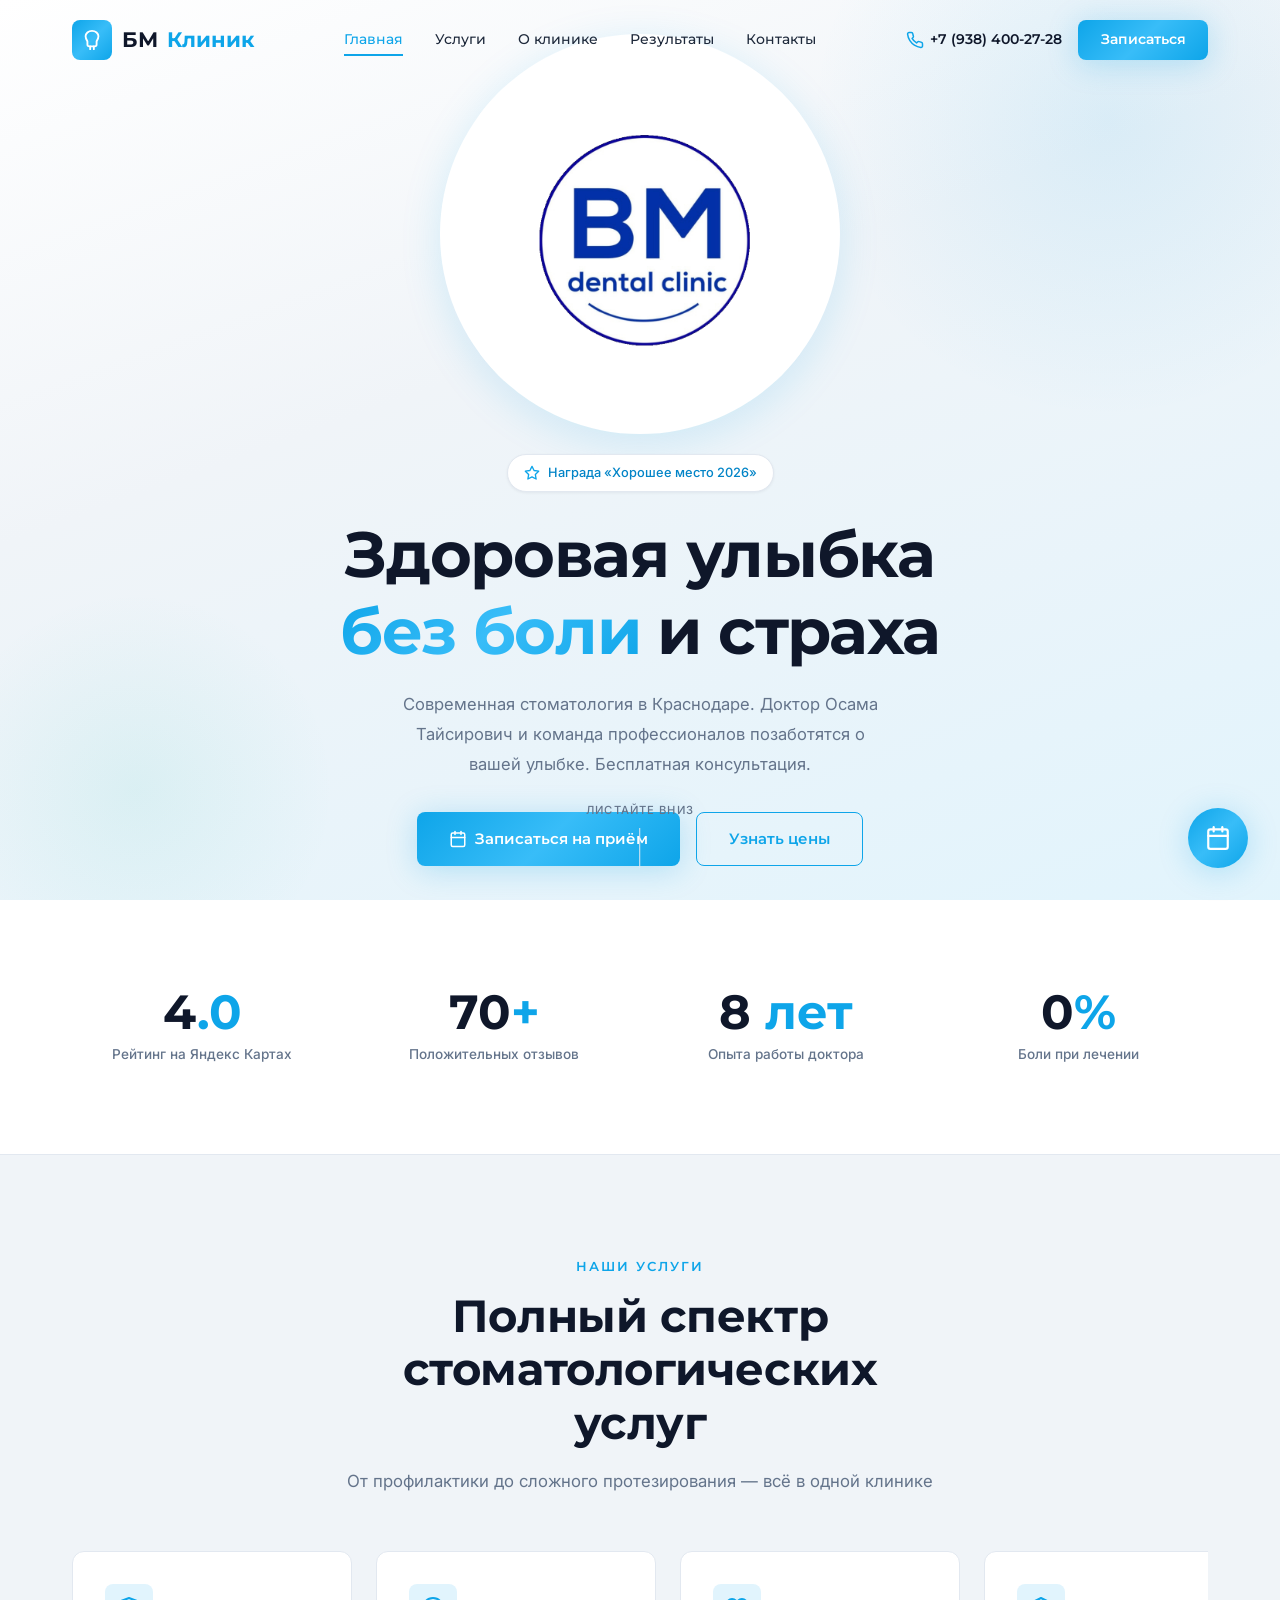
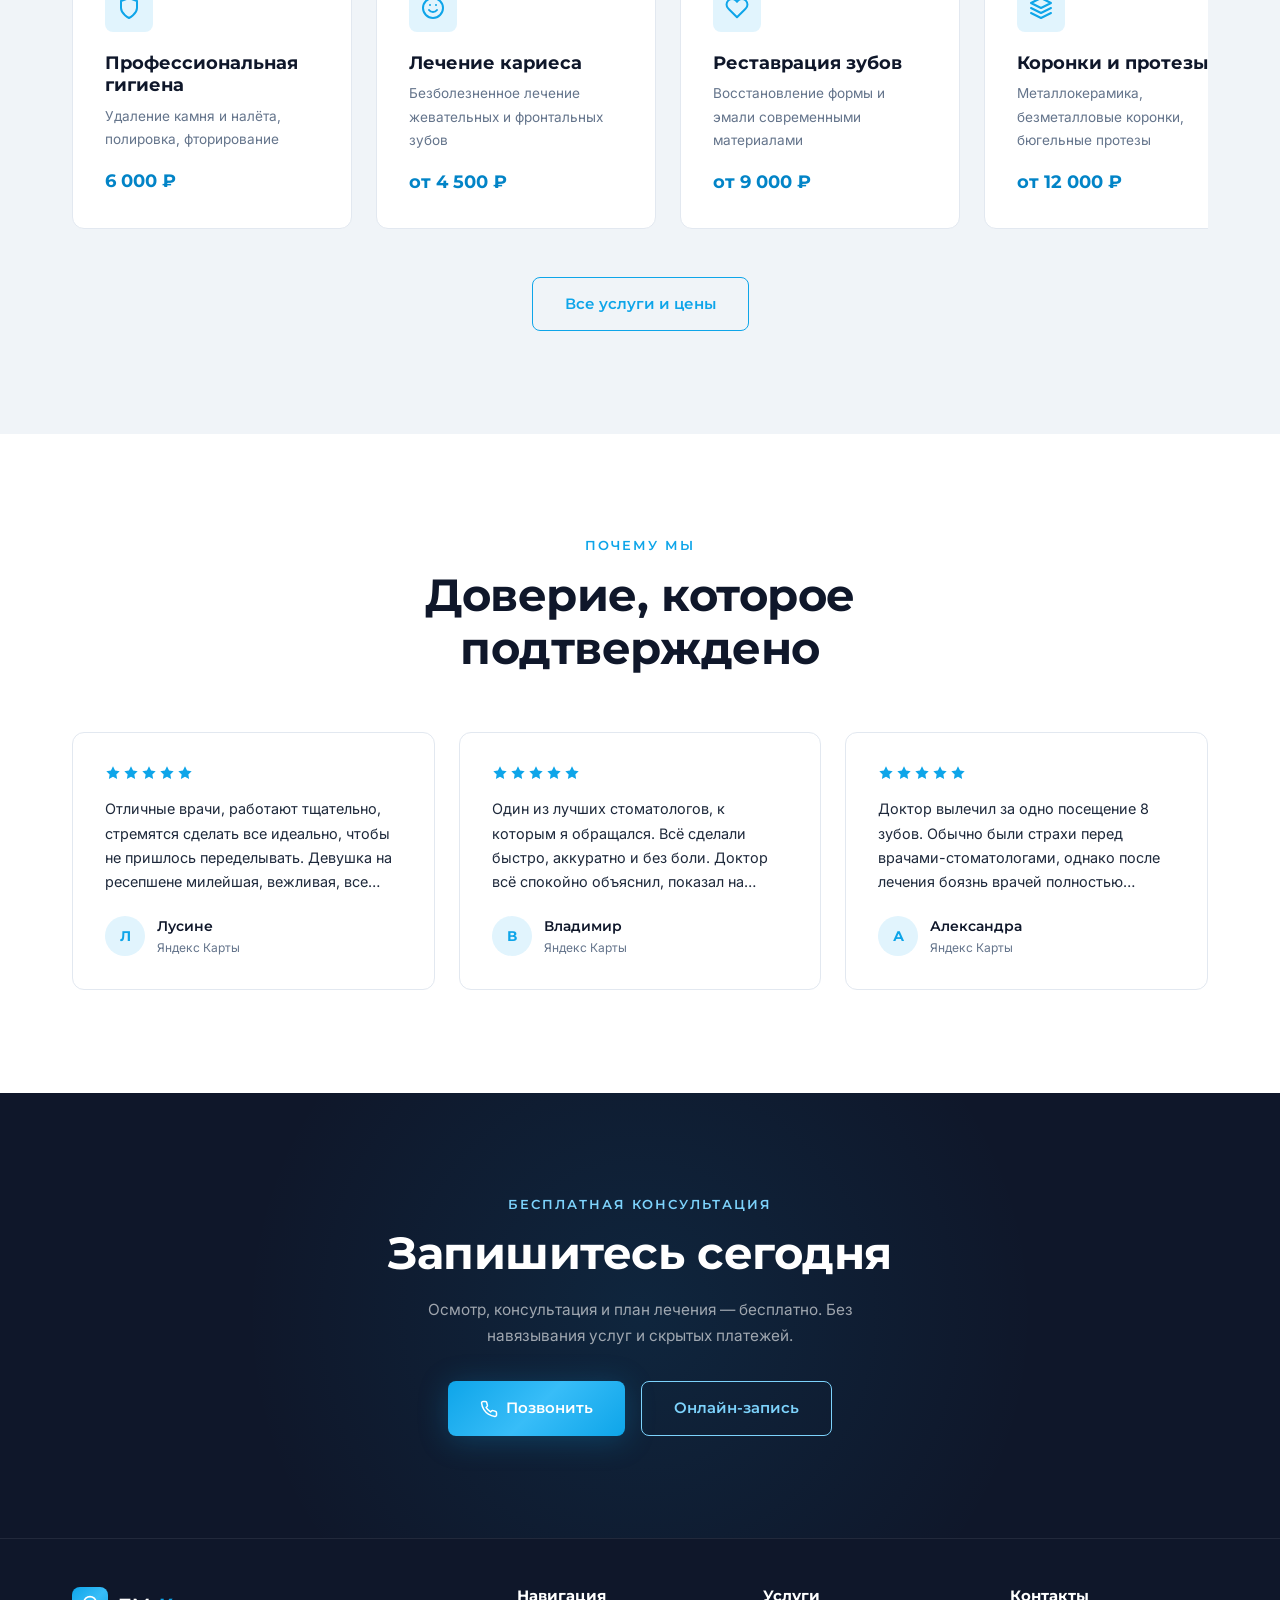
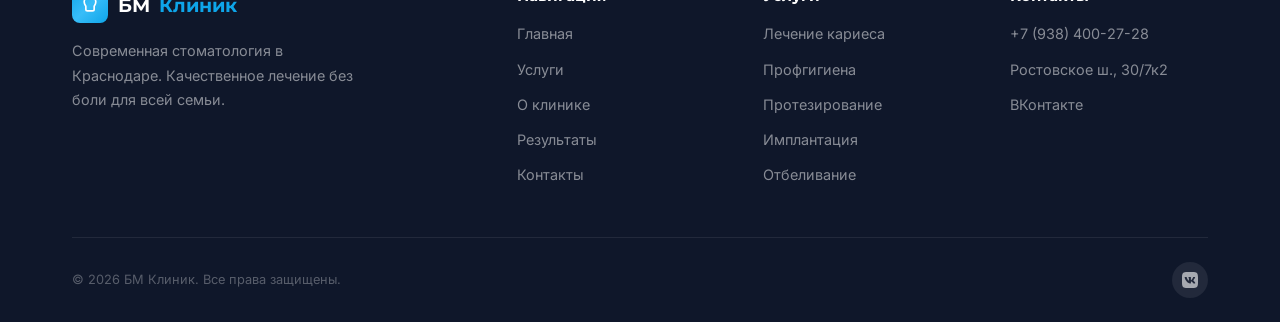
==== index.html @ 668c1795 "БМ Клиник — сайт стоматологии" ====
<!DOCTYPE html>
<html lang="ru">
<head>
  <meta charset="UTF-8">
  <meta name="viewport" content="width=device-width, initial-scale=1.0">
  <meta name="description" content="БМ Клиник — стоматология в Краснодаре. Лечение зубов без боли. Рейтинг 5.0. Запишитесь на бесплатную консультацию.">
  <title>БМ Клиник — Стоматология в Краснодаре</title>
  <link rel="preconnect" href="https://fonts.googleapis.com">
  <link rel="preconnect" href="https://fonts.gstatic.com" crossorigin>
  <link href="https://fonts.googleapis.com/css2?family=Inter:wght@400;500;600&family=Montserrat:wght@500;600;700;800&display=swap" rel="stylesheet">
  <link rel="stylesheet" href="css/style.css">
</head>
<body>

  <!-- Header -->
  <header class="header">
    <div class="container header-inner">
      <a href="index.html" class="logo">
        <div class="logo-icon">
          <svg viewBox="0 0 24 24" fill="none" stroke="currentColor" stroke-width="2" stroke-linecap="round" stroke-linejoin="round">
            <path d="M12 2C8 2 5 5 5 8c0 2 1 4 2 5.5V17a2 2 0 002 2h6a2 2 0 002-2v-3.5C18 12 19 10 19 8c0-3-3-6-7-6z"/>
            <path d="M10 22v-3"/>
            <path d="M14 22v-3"/>
          </svg>
        </div>
        БМ <span>Клиник</span>
      </a>

      <nav class="nav-desktop">
        <a href="index.html" class="active">Главная</a>
        <a href="services.html">Услуги</a>
        <a href="about.html">О клинике</a>
        <a href="results.html">Результаты</a>
        <a href="contact.html">Контакты</a>
      </nav>

      <div class="header-cta">
        <a href="tel:+79384002728" class="header-phone">
          <svg viewBox="0 0 24 24" fill="none" stroke="currentColor" stroke-width="2" stroke-linecap="round" stroke-linejoin="round">
            <path d="M22 16.92v3a2 2 0 01-2.18 2 19.79 19.79 0 01-8.63-3.07 19.5 19.5 0 01-6-6 19.79 19.79 0 01-3.07-8.67A2 2 0 014.11 2h3a2 2 0 012 1.72 12.84 12.84 0 00.7 2.81 2 2 0 01-.45 2.11L8.09 9.91a16 16 0 006 6l1.27-1.27a2 2 0 012.11-.45 12.84 12.84 0 002.81.7A2 2 0 0122 16.92z"/>
          </svg>
          +7 (938) 400-27-28
        </a>
        <a href="contact.html" class="btn btn-primary btn-sm">Записаться</a>
      </div>

      <button class="menu-toggle" aria-label="Меню">
        <span></span>
        <span></span>
        <span></span>
      </button>
    </div>
  </header>

  <!-- Mobile Menu -->
  <div class="mobile-menu">
    <a href="index.html">Главная</a>
    <a href="services.html">Услуги</a>
    <a href="about.html">О клинике</a>
    <a href="results.html">Результаты</a>
    <a href="contact.html">Контакты</a>
    <a href="tel:+79384002728" style="color: var(--accent);">+7 (938) 400-27-28</a>
  </div>

  <!-- Hero -->
  <section class="hero">
    <div class="container">
      <div class="hero-centered">
        <div class="hero-logo-wrap reveal">
          <img src="images/logo.png" alt="БМ Клиник" class="hero-logo-img">
        </div>
        <div class="hero-content" style="text-align: center; max-width: 700px; margin: 0 auto;">
          <div class="hero-badge" style="margin: 0 auto 1.5rem;">
            <svg viewBox="0 0 24 24" fill="none" stroke="currentColor" stroke-width="2" stroke-linecap="round" stroke-linejoin="round">
              <polygon points="12 2 15.09 8.26 22 9.27 17 14.14 18.18 21.02 12 17.77 5.82 21.02 7 14.14 2 9.27 8.91 8.26 12 2"/>
            </svg>
            Награда «Хорошее место 2026»
          </div>
          <h1>Здоровая улыбка <span class="highlight">без боли</span> и страха</h1>
          <p class="hero-desc" style="margin: 0 auto 2rem;">Современная стоматология в Краснодаре. Доктор Осама Тайсирович и команда профессионалов позаботятся о вашей улыбке. Бесплатная консультация.</p>
          <div class="hero-actions" style="justify-content: center;">
            <a href="contact.html" class="btn btn-primary">
              <svg viewBox="0 0 24 24" fill="none" stroke="currentColor" stroke-width="2" stroke-linecap="round" stroke-linejoin="round" width="18" height="18">
                <rect x="3" y="4" width="18" height="18" rx="2" ry="2"></rect>
                <line x1="16" y1="2" x2="16" y2="6"></line>
                <line x1="8" y1="2" x2="8" y2="6"></line>
                <line x1="3" y1="10" x2="21" y2="10"></line>
              </svg>
              Записаться на приём
            </a>
            <a href="services.html" class="btn btn-outline">Узнать цены</a>
          </div>
        </div>
      </div>
    </div>
    <div class="scroll-indicator">
      <span>Листайте вниз</span>
      <div class="scroll-line"></div>
    </div>
  </section>

  <!-- Stats -->
  <section class="stats">
    <div class="container">
      <div class="stats-grid">
        <div class="stat-item reveal">
          <div class="stat-number"><span data-count="5" data-suffix=".0">0</span></div>
          <div class="stat-label">Рейтинг на Яндекс Картах</div>
        </div>
        <div class="stat-item reveal reveal-delay-1">
          <div class="stat-number"><span data-count="81" data-suffix="+">0</span></div>
          <div class="stat-label">Положительных отзывов</div>
        </div>
        <div class="stat-item reveal reveal-delay-2">
          <div class="stat-number"><span data-count="10" data-suffix=" лет">0</span></div>
          <div class="stat-label">Опыта работы доктора</div>
        </div>
        <div class="stat-item reveal reveal-delay-3">
          <div class="stat-number"><span data-count="0" data-suffix="%">0</span></div>
          <div class="stat-label">Боли при лечении</div>
        </div>
      </div>
    </div>
  </section>

  <!-- Services Preview -->
  <section class="section services-preview">
    <div class="container">
      <div class="section-header reveal">
        <span class="section-subtitle">Наши услуги</span>
        <h2>Полный спектр стоматологических услуг</h2>
        <p>От профилактики до сложного протезирования — всё в одной клинике</p>
      </div>
      <div class="services-scroll">
        <div class="service-card reveal">
          <div class="service-icon">
            <svg viewBox="0 0 24 24" fill="none" stroke="currentColor" stroke-width="2" stroke-linecap="round" stroke-linejoin="round">
              <path d="M12 22s8-4 8-10V5l-8-3-8 3v7c0 6 8 10 8 10z"/>
            </svg>
          </div>
          <h4>Профессиональная гигиена</h4>
          <p>Удаление камня и налёта, полировка, фторирование</p>
          <div class="service-price">6 000 ₽</div>
        </div>
        <div class="service-card reveal reveal-delay-1">
          <div class="service-icon">
            <svg viewBox="0 0 24 24" fill="none" stroke="currentColor" stroke-width="2" stroke-linecap="round" stroke-linejoin="round">
              <circle cx="12" cy="12" r="10"/>
              <path d="M8 14s1.5 2 4 2 4-2 4-2"/>
              <line x1="9" y1="9" x2="9.01" y2="9"/>
              <line x1="15" y1="9" x2="15.01" y2="9"/>
            </svg>
          </div>
          <h4>Лечение кариеса</h4>
          <p>Безболезненное лечение жевательных и фронтальных зубов</p>
          <div class="service-price">от 4 500 ₽</div>
        </div>
        <div class="service-card reveal reveal-delay-2">
          <div class="service-icon">
            <svg viewBox="0 0 24 24" fill="none" stroke="currentColor" stroke-width="2" stroke-linecap="round" stroke-linejoin="round">
              <path d="M20.84 4.61a5.5 5.5 0 00-7.78 0L12 5.67l-1.06-1.06a5.5 5.5 0 00-7.78 7.78l1.06 1.06L12 21.23l7.78-7.78 1.06-1.06a5.5 5.5 0 000-7.78z"/>
            </svg>
          </div>
          <h4>Реставрация зубов</h4>
          <p>Восстановление формы и эмали современными материалами</p>
          <div class="service-price">от 9 000 ₽</div>
        </div>
        <div class="service-card reveal reveal-delay-3">
          <div class="service-icon">
            <svg viewBox="0 0 24 24" fill="none" stroke="currentColor" stroke-width="2" stroke-linecap="round" stroke-linejoin="round">
              <path d="M12 2L2 7l10 5 10-5-10-5z"/>
              <path d="M2 17l10 5 10-5"/>
              <path d="M2 12l10 5 10-5"/>
            </svg>
          </div>
          <h4>Коронки и протезы</h4>
          <p>Металлокерамика, безметалловые коронки, бюгельные протезы</p>
          <div class="service-price">от 12 000 ₽</div>
        </div>
        <div class="service-card reveal reveal-delay-4">
          <div class="service-icon">
            <svg viewBox="0 0 24 24" fill="none" stroke="currentColor" stroke-width="2" stroke-linecap="round" stroke-linejoin="round">
              <path d="M17 21v-2a4 4 0 00-4-4H5a4 4 0 00-4 4v2"/>
              <circle cx="9" cy="7" r="4"/>
              <path d="M23 21v-2a4 4 0 00-3-3.87"/>
              <path d="M16 3.13a4 4 0 010 7.75"/>
            </svg>
          </div>
          <h4>Детская стоматология</h4>
          <p>Детский кабинет, игровая форма лечения, без стресса</p>
          <div class="service-price">от 3 000 ₽</div>
        </div>
      </div>
      <div style="text-align: center; margin-top: 2rem;">
        <a href="services.html" class="btn btn-outline">Все услуги и цены</a>
      </div>
    </div>
  </section>

  <!-- Why Us -->
  <section class="section">
    <div class="container">
      <div class="section-header reveal">
        <span class="section-subtitle">Почему мы</span>
        <h2>Доверие, которое подтверждено</h2>
      </div>
      <div class="reviews-grid">
        <div class="review-card reveal">
          <div class="review-stars">
            <svg viewBox="0 0 24 24"><polygon points="12 2 15.09 8.26 22 9.27 17 14.14 18.18 21.02 12 17.77 5.82 21.02 7 14.14 2 9.27 8.91 8.26 12 2"/></svg>
            <svg viewBox="0 0 24 24"><polygon points="12 2 15.09 8.26 22 9.27 17 14.14 18.18 21.02 12 17.77 5.82 21.02 7 14.14 2 9.27 8.91 8.26 12 2"/></svg>
            <svg viewBox="0 0 24 24"><polygon points="12 2 15.09 8.26 22 9.27 17 14.14 18.18 21.02 12 17.77 5.82 21.02 7 14.14 2 9.27 8.91 8.26 12 2"/></svg>
            <svg viewBox="0 0 24 24"><polygon points="12 2 15.09 8.26 22 9.27 17 14.14 18.18 21.02 12 17.77 5.82 21.02 7 14.14 2 9.27 8.91 8.26 12 2"/></svg>
            <svg viewBox="0 0 24 24"><polygon points="12 2 15.09 8.26 22 9.27 17 14.14 18.18 21.02 12 17.77 5.82 21.02 7 14.14 2 9.27 8.91 8.26 12 2"/></svg>
          </div>
          <p class="review-text">Отличные врачи, работают тщательно, стремятся сделать все идеально, чтобы не пришлось переделывать. Девушка на ресепшене милейшая, вежливая, все объясняет, сразу ощущение, что о тебе заботятся.</p>
          <div class="review-author">
            <div class="review-avatar">Л</div>
            <div>
              <div class="review-name">Лусине</div>
              <div class="review-source">Яндекс Карты</div>
            </div>
          </div>
        </div>
        <div class="review-card reveal reveal-delay-1">
          <div class="review-stars">
            <svg viewBox="0 0 24 24"><polygon points="12 2 15.09 8.26 22 9.27 17 14.14 18.18 21.02 12 17.77 5.82 21.02 7 14.14 2 9.27 8.91 8.26 12 2"/></svg>
            <svg viewBox="0 0 24 24"><polygon points="12 2 15.09 8.26 22 9.27 17 14.14 18.18 21.02 12 17.77 5.82 21.02 7 14.14 2 9.27 8.91 8.26 12 2"/></svg>
            <svg viewBox="0 0 24 24"><polygon points="12 2 15.09 8.26 22 9.27 17 14.14 18.18 21.02 12 17.77 5.82 21.02 7 14.14 2 9.27 8.91 8.26 12 2"/></svg>
            <svg viewBox="0 0 24 24"><polygon points="12 2 15.09 8.26 22 9.27 17 14.14 18.18 21.02 12 17.77 5.82 21.02 7 14.14 2 9.27 8.91 8.26 12 2"/></svg>
            <svg viewBox="0 0 24 24"><polygon points="12 2 15.09 8.26 22 9.27 17 14.14 18.18 21.02 12 17.77 5.82 21.02 7 14.14 2 9.27 8.91 8.26 12 2"/></svg>
          </div>
          <p class="review-text">Один из лучших стоматологов, к которым я обращался. Всё сделали быстро, аккуратно и без боли. Доктор всё спокойно объяснил, показал на снимках план лечения, никаких лишних услуг не навязывал.</p>
          <div class="review-author">
            <div class="review-avatar">В</div>
            <div>
              <div class="review-name">Владимир</div>
              <div class="review-source">Яндекс Карты</div>
            </div>
          </div>
        </div>
        <div class="review-card reveal reveal-delay-2">
          <div class="review-stars">
            <svg viewBox="0 0 24 24"><polygon points="12 2 15.09 8.26 22 9.27 17 14.14 18.18 21.02 12 17.77 5.82 21.02 7 14.14 2 9.27 8.91 8.26 12 2"/></svg>
            <svg viewBox="0 0 24 24"><polygon points="12 2 15.09 8.26 22 9.27 17 14.14 18.18 21.02 12 17.77 5.82 21.02 7 14.14 2 9.27 8.91 8.26 12 2"/></svg>
            <svg viewBox="0 0 24 24"><polygon points="12 2 15.09 8.26 22 9.27 17 14.14 18.18 21.02 12 17.77 5.82 21.02 7 14.14 2 9.27 8.91 8.26 12 2"/></svg>
            <svg viewBox="0 0 24 24"><polygon points="12 2 15.09 8.26 22 9.27 17 14.14 18.18 21.02 12 17.77 5.82 21.02 7 14.14 2 9.27 8.91 8.26 12 2"/></svg>
            <svg viewBox="0 0 24 24"><polygon points="12 2 15.09 8.26 22 9.27 17 14.14 18.18 21.02 12 17.77 5.82 21.02 7 14.14 2 9.27 8.91 8.26 12 2"/></svg>
          </div>
          <p class="review-text">Доктор вылечил за одно посещение 8 зубов. Обычно были страхи перед врачами-стоматологами, однако после лечения боязнь врачей полностью исчезла. Лечение прошло совершенно безболезненно.</p>
          <div class="review-author">
            <div class="review-avatar">А</div>
            <div>
              <div class="review-name">Александра</div>
              <div class="review-source">Яндекс Карты</div>
            </div>
          </div>
        </div>
      </div>
    </div>
  </section>

  <!-- CTA -->
  <section class="section cta-section">
    <div class="container">
      <div class="cta-content reveal">
        <span class="section-subtitle" style="color: var(--accent-light);">Бесплатная консультация</span>
        <h2>Запишитесь сегодня</h2>
        <p>Осмотр, консультация и план лечения — бесплатно. Без навязывания услуг и скрытых платежей.</p>
        <div class="cta-actions">
          <a href="tel:+79384002728" class="btn btn-primary">
            <svg viewBox="0 0 24 24" fill="none" stroke="currentColor" stroke-width="2" stroke-linecap="round" stroke-linejoin="round" width="18" height="18">
              <path d="M22 16.92v3a2 2 0 01-2.18 2 19.79 19.79 0 01-8.63-3.07 19.5 19.5 0 01-6-6 19.79 19.79 0 01-3.07-8.67A2 2 0 014.11 2h3a2 2 0 012 1.72 12.84 12.84 0 00.7 2.81 2 2 0 01-.45 2.11L8.09 9.91a16 16 0 006 6l1.27-1.27a2 2 0 012.11-.45 12.84 12.84 0 002.81.7A2 2 0 0122 16.92z"/>
            </svg>
            Позвонить
          </a>
          <a href="contact.html" class="btn btn-outline" style="border-color: var(--accent-light); color: var(--accent-light);">Онлайн-запись</a>
        </div>
      </div>
    </div>
  </section>

  <!-- Footer -->
  <footer class="footer">
    <div class="container">
      <div class="footer-grid">
        <div class="footer-about">
          <div class="footer-logo">
            <div class="logo-icon">
              <svg viewBox="0 0 24 24" fill="none" stroke="currentColor" stroke-width="2" stroke-linecap="round" stroke-linejoin="round">
                <path d="M12 2C8 2 5 5 5 8c0 2 1 4 2 5.5V17a2 2 0 002 2h6a2 2 0 002-2v-3.5C18 12 19 10 19 8c0-3-3-6-7-6z"/>
              </svg>
            </div>
            БМ <span>Клиник</span>
          </div>
          <p>Современная стоматология в Краснодаре. Качественное лечение без боли для всей семьи.</p>
        </div>
        <div>
          <h4>Навигация</h4>
          <ul class="footer-links">
            <li><a href="index.html">Главная</a></li>
            <li><a href="services.html">Услуги</a></li>
            <li><a href="about.html">О клинике</a></li>
            <li><a href="results.html">Результаты</a></li>
            <li><a href="contact.html">Контакты</a></li>
          </ul>
        </div>
        <div>
          <h4>Услуги</h4>
          <ul class="footer-links">
            <li><a href="services.html">Лечение кариеса</a></li>
            <li><a href="services.html">Профгигиена</a></li>
            <li><a href="services.html">Протезирование</a></li>
            <li><a href="services.html">Имплантация</a></li>
            <li><a href="services.html">Отбеливание</a></li>
          </ul>
        </div>
        <div>
          <h4>Контакты</h4>
          <ul class="footer-links">
            <li><a href="tel:+79384002728">+7 (938) 400-27-28</a></li>
            <li><a href="https://yandex.ru/maps/org/bm_klinik/211016535542" target="_blank" rel="noopener">Ростовское ш., 30/7к2</a></li>
            <li><a href="https://vk.com/bm_clinic" target="_blank" rel="noopener">ВКонтакте</a></li>
          </ul>
        </div>
      </div>
      <div class="footer-bottom">
        <p>&copy; 2026 БМ Клиник. Все права защищены.</p>
        <div class="footer-social">
          <a href="https://vk.com/bm_clinic" target="_blank" rel="noopener" aria-label="ВКонтакте">
            <svg viewBox="0 0 24 24" fill="currentColor">
              <path d="M15.684 0H8.316C1.592 0 0 1.592 0 8.316v7.368C0 22.408 1.592 24 8.316 24h7.368C22.408 24 24 22.408 24 15.684V8.316C24 1.592 22.391 0 15.684 0zm3.692 17.123h-1.744c-.66 0-.864-.525-2.05-1.727-1.033-1-1.49-1.135-1.744-1.135-.356 0-.458.102-.458.593v1.575c0 .424-.135.678-1.253.678-1.846 0-3.896-1.118-5.335-3.202C4.624 10.857 4.03 8.57 4.03 8.096c0-.254.102-.491.593-.491h1.744c.44 0 .61.203.78.678.847 2.49 2.27 4.675 2.863 4.675.22 0 .322-.102.322-.66V9.721c-.068-1.186-.695-1.287-.695-1.71 0-.203.17-.407.44-.407h2.744c.373 0 .508.203.508.643v3.473c0 .372.17.508.271.508.22 0 .407-.136.813-.542 1.253-1.406 2.15-3.574 2.15-3.574.119-.254.322-.491.763-.491h1.744c.525 0 .644.27.525.643-.22 1.017-2.354 4.031-2.354 4.031-.186.305-.254.44 0 .78.186.254.796.779 1.203 1.253.745.847 1.32 1.558 1.473 2.05.17.49-.085.744-.576.744z"/>
            </svg>
          </a>
        </div>
      </div>
    </div>
  </footer>

  <!-- Floating CTA -->
  <a href="contact.html" class="floating-cta" aria-label="Записаться">
    <svg viewBox="0 0 24 24" fill="none" stroke="currentColor" stroke-width="2" stroke-linecap="round" stroke-linejoin="round">
      <rect x="3" y="4" width="18" height="18" rx="2" ry="2"></rect>
      <line x1="16" y1="2" x2="16" y2="6"></line>
      <line x1="8" y1="2" x2="8" y2="6"></line>
      <line x1="3" y1="10" x2="21" y2="10"></line>
    </svg>
  </a>

  <script src="js/main.js"></script>
</body>
</html>
---- css/style.css ----
/* ========================================
   БМ Клиник — Premium Dental Website
   Deep Blue + Teal + Coral Theme
   ======================================== */

/* --- CSS Variables --- */
:root {
  --white: #FFFFFF;
  --off-white: #F8FAFB;
  --cream: #F0F4F8;
  --accent: #0EA5E9;
  --accent-light: #7DD3FC;
  --accent-dark: #0284C7;
  --accent-glow: rgba(14, 165, 233, 0.12);
  --accent-gradient: linear-gradient(135deg, #0EA5E9 0%, #38BDF8 50%, #0EA5E9 100%);
  --accent-gradient-hover: linear-gradient(135deg, #0284C7 0%, #0EA5E9 50%, #0284C7 100%);
  --coral: #F97066;
  --coral-dark: #E85D52;
  --teal: #14B8A6;
  --teal-light: #5EEAD4;
  --dark: #0F172A;
  --dark-soft: #1E293B;
  --dark-muted: #334155;
  --gray: #64748B;
  --gray-light: #F1F5F9;
  --gray-border: #E2E8F0;

  --font-display: 'Montserrat', sans-serif;
  --font-body: 'Inter', sans-serif;

  --shadow-sm: 0 1px 3px rgba(15, 23, 42, 0.06);
  --shadow-md: 0 4px 20px rgba(15, 23, 42, 0.08);
  --shadow-lg: 0 10px 40px rgba(15, 23, 42, 0.12);
  --shadow-accent: 0 4px 30px rgba(14, 165, 233, 0.25);

  --radius-sm: 8px;
  --radius-md: 12px;
  --radius-lg: 20px;
  --radius-xl: 28px;

  --transition: 0.3s cubic-bezier(0.4, 0, 0.2, 1);
  --transition-slow: 0.6s cubic-bezier(0.4, 0, 0.2, 1);

  --container: 1200px;
  --header-height: 80px;
}

/* --- Reset & Base --- */
*, *::before, *::after {
  margin: 0;
  padding: 0;
  box-sizing: border-box;
}

html {
  scroll-behavior: smooth;
  font-size: 16px;
  -webkit-font-smoothing: antialiased;
  -moz-osx-font-smoothing: grayscale;
}

body {
  font-family: var(--font-body);
  color: var(--dark);
  background-color: var(--white);
  line-height: 1.6;
  overflow-x: hidden;
}

img {
  max-width: 100%;
  height: auto;
  display: block;
}

a {
  color: inherit;
  text-decoration: none;
}

button {
  cursor: pointer;
  border: none;
  background: none;
  font-family: inherit;
}

ul, ol {
  list-style: none;
}

/* --- Typography --- */
h1, h2, h3, h4, h5, h6 {
  font-family: var(--font-display);
  font-weight: 700;
  line-height: 1.2;
}

h1 {
  font-size: clamp(2.4rem, 5vw, 4.2rem);
  letter-spacing: -0.02em;
}

h2 {
  font-size: clamp(1.8rem, 3.5vw, 2.8rem);
  letter-spacing: -0.01em;
}

h3 {
  font-size: clamp(1.2rem, 2vw, 1.5rem);
}

h4 {
  font-size: clamp(1rem, 1.5vw, 1.15rem);
}

p {
  font-size: clamp(0.95rem, 1.2vw, 1.05rem);
  color: var(--gray);
  line-height: 1.7;
}

.text-gold {
  color: var(--accent);
}

.text-center {
  text-align: center;
}

.section-subtitle {
  font-family: var(--font-display);
  font-size: 0.8rem;
  font-weight: 600;
  text-transform: uppercase;
  letter-spacing: 0.15em;
  color: var(--accent);
  margin-bottom: 0.75rem;
  display: block;
}

/* --- Container --- */
.container {
  width: 100%;
  max-width: var(--container);
  margin: 0 auto;
  padding: 0 clamp(1rem, 4vw, 2rem);
}

/* --- Buttons --- */
.btn {
  display: inline-flex;
  align-items: center;
  justify-content: center;
  gap: 0.5rem;
  padding: 0.875rem 2rem;
  border-radius: var(--radius-sm);
  font-family: var(--font-display);
  font-weight: 600;
  font-size: 0.95rem;
  transition: var(--transition);
  white-space: nowrap;
}

.btn-primary {
  background: var(--accent-gradient);
  color: var(--white);
  box-shadow: var(--shadow-accent);
}

.btn-primary:hover {
  background: var(--accent-gradient-hover);
  transform: translateY(-2px);
  box-shadow: 0 6px 35px rgba(201, 169, 110, 0.35);
}

.btn-outline {
  border: 1.5px solid var(--accent);
  color: var(--accent);
  background: transparent;
}

.btn-outline:hover {
  background: var(--accent);
  color: var(--white);
  transform: translateY(-2px);
}

.btn-dark {
  background: var(--dark);
  color: var(--white);
}

.btn-dark:hover {
  background: var(--dark-soft);
  transform: translateY(-2px);
}

.btn-sm {
  padding: 0.6rem 1.4rem;
  font-size: 0.85rem;
}

/* --- Header --- */
.header {
  position: fixed;
  top: 0;
  left: 0;
  right: 0;
  height: var(--header-height);
  z-index: 1000;
  transition: var(--transition);
}

.header.scrolled {
  background: rgba(255, 255, 255, 0.92);
  backdrop-filter: blur(20px);
  -webkit-backdrop-filter: blur(20px);
  box-shadow: var(--shadow-sm);
}

.header-inner {
  display: flex;
  align-items: center;
  justify-content: space-between;
  height: 100%;
}

.logo {
  display: flex;
  align-items: center;
  gap: 0.6rem;
  font-family: var(--font-display);
  font-weight: 700;
  font-size: 1.3rem;
  color: var(--dark);
}

.logo-icon {
  width: 40px;
  height: 40px;
  background: var(--accent-gradient);
  border-radius: var(--radius-sm);
  display: flex;
  align-items: center;
  justify-content: center;
  color: var(--white);
}

.logo-icon svg {
  width: 22px;
  height: 22px;
}

.logo span {
  color: var(--accent);
}

.nav-desktop {
  display: flex;
  align-items: center;
  gap: 2rem;
}

.nav-desktop a {
  font-family: var(--font-display);
  font-size: 0.9rem;
  font-weight: 500;
  color: var(--dark-soft);
  transition: var(--transition);
  position: relative;
}

.nav-desktop a::after {
  content: '';
  position: absolute;
  bottom: -4px;
  left: 0;
  width: 0;
  height: 2px;
  background: var(--accent);
  transition: var(--transition);
}

.nav-desktop a:hover,
.nav-desktop a.active {
  color: var(--accent);
}

.nav-desktop a:hover::after,
.nav-desktop a.active::after {
  width: 100%;
}

.header-cta {
  display: flex;
  align-items: center;
  gap: 1rem;
}

.header-phone {
  display: flex;
  align-items: center;
  gap: 0.4rem;
  font-family: var(--font-display);
  font-weight: 600;
  font-size: 0.9rem;
  color: var(--dark);
}

.header-phone svg {
  width: 18px;
  height: 18px;
  color: var(--accent);
}

/* Mobile Menu Toggle */
.menu-toggle {
  display: none;
  flex-direction: column;
  gap: 5px;
  width: 28px;
  padding: 4px 0;
}

.menu-toggle span {
  display: block;
  width: 100%;
  height: 2px;
  background: var(--dark);
  border-radius: 2px;
  transition: var(--transition);
}

.menu-toggle.active span:nth-child(1) {
  transform: rotate(45deg) translate(5px, 5px);
}

.menu-toggle.active span:nth-child(2) {
  opacity: 0;
}

.menu-toggle.active span:nth-child(3) {
  transform: rotate(-45deg) translate(5px, -5px);
}

/* Mobile Menu Overlay */
.mobile-menu {
  display: none;
  position: fixed;
  top: 0;
  left: 0;
  right: 0;
  bottom: 0;
  background: rgba(255, 255, 255, 0.98);
  backdrop-filter: blur(20px);
  z-index: 999;
  flex-direction: column;
  align-items: center;
  justify-content: center;
  gap: 2rem;
  opacity: 0;
  visibility: hidden;
  transition: var(--transition);
}

.mobile-menu.open {
  opacity: 1;
  visibility: visible;
}

.mobile-menu a {
  font-family: var(--font-display);
  font-size: 1.5rem;
  font-weight: 600;
  color: var(--dark);
  transition: var(--transition);
}

.mobile-menu a:hover {
  color: var(--accent);
}

/* --- Hero Section --- */
.hero {
  position: relative;
  min-height: 100vh;
  display: flex;
  align-items: center;
  overflow: hidden;
  background: linear-gradient(160deg, var(--white) 0%, var(--cream) 40%, var(--accent-glow) 100%);
}

.hero::before {
  content: '';
  position: absolute;
  top: -20%;
  right: -10%;
  width: 600px;
  height: 600px;
  background: radial-gradient(circle, rgba(14, 165, 233, 0.1) 0%, transparent 70%);
  border-radius: 50%;
  pointer-events: none;
}

.hero::after {
  content: '';
  position: absolute;
  bottom: -10%;
  left: -5%;
  width: 400px;
  height: 400px;
  background: radial-gradient(circle, rgba(20, 184, 166, 0.08) 0%, transparent 70%);
  border-radius: 50%;
  pointer-events: none;
}

.hero-content {
  position: relative;
  z-index: 2;
  max-width: 620px;
}

.hero-centered {
  position: relative;
  z-index: 2;
  display: flex;
  flex-direction: column;
  align-items: center;
  justify-content: center;
  min-height: 70vh;
  padding: 2rem 0;
}

.hero-logo-wrap {
  width: clamp(260px, 35vw, 400px);
  height: clamp(260px, 35vw, 400px);
  border-radius: 50%;
  overflow: hidden;
  margin-bottom: 1.25rem;
  box-shadow: 0 8px 40px rgba(14, 165, 233, 0.15);
  background: var(--white);
}

.hero-logo-img {
  width: 100%;
  height: 100%;
  object-fit: contain;
  padding: 10%;
}

.hero-badge {
  display: inline-flex;
  align-items: center;
  gap: 0.5rem;
  padding: 0.5rem 1rem;
  background: var(--white);
  border: 1px solid var(--gray-border);
  border-radius: 100px;
  font-size: 0.8rem;
  font-weight: 500;
  color: var(--accent-dark);
  margin-bottom: 1.5rem;
  box-shadow: var(--shadow-sm);
}

.hero-badge svg {
  width: 16px;
  height: 16px;
  color: var(--accent);
}

.hero h1 {
  margin-bottom: 1.25rem;
}

.hero h1 .highlight {
  background: var(--accent-gradient);
  -webkit-background-clip: text;
  -webkit-text-fill-color: transparent;
  background-clip: text;
}

.hero-desc {
  font-size: clamp(1rem, 1.3vw, 1.15rem);
  color: var(--gray);
  margin-bottom: 2rem;
  max-width: 480px;
  line-height: 1.8;
}

.hero-actions {
  display: flex;
  gap: 1rem;
  flex-wrap: wrap;
}

.hero-image {
  display: none;
}

/* Scroll Indicator */
.scroll-indicator {
  position: absolute;
  bottom: 2rem;
  left: 50%;
  transform: translateX(-50%);
  display: flex;
  flex-direction: column;
  align-items: center;
  gap: 0.5rem;
  z-index: 5;
}

.scroll-indicator span {
  font-size: 0.7rem;
  font-weight: 500;
  text-transform: uppercase;
  letter-spacing: 0.1em;
  color: var(--gray);
}

.scroll-line {
  width: 1px;
  height: 40px;
  background: var(--gray-border);
  position: relative;
  overflow: hidden;
}

.scroll-line::after {
  content: '';
  position: absolute;
  top: -100%;
  width: 100%;
  height: 50%;
  background: var(--accent);
  animation: scrollDown 1.8s ease-in-out infinite;
}

@keyframes scrollDown {
  0% { top: -50%; }
  100% { top: 150%; }
}

/* --- Floating CTA Button --- */
.floating-cta {
  position: fixed;
  bottom: 2rem;
  right: 2rem;
  z-index: 900;
  width: 60px;
  height: 60px;
  border-radius: 50%;
  background: var(--accent-gradient);
  color: var(--white);
  display: flex;
  align-items: center;
  justify-content: center;
  box-shadow: var(--shadow-accent);
  transition: var(--transition);
  animation: pulse 2s ease-in-out infinite;
}

.floating-cta:hover {
  transform: scale(1.1);
  animation: none;
}

.floating-cta svg {
  width: 26px;
  height: 26px;
}

@keyframes pulse {
  0%, 100% { box-shadow: 0 0 0 0 rgba(201, 169, 110, 0.4); }
  50% { box-shadow: 0 0 0 12px rgba(201, 169, 110, 0); }
}

/* --- Stats Section --- */
.stats {
  padding: 4rem 0;
  background: var(--white);
  border-bottom: 1px solid var(--gray-border);
}

.stats-grid {
  display: grid;
  grid-template-columns: repeat(4, 1fr);
  gap: 2rem;
}

.stat-item {
  text-align: center;
  padding: 1.5rem;
}

.stat-number {
  font-family: var(--font-display);
  font-size: clamp(2rem, 4vw, 3rem);
  font-weight: 700;
  color: var(--dark);
  line-height: 1;
  margin-bottom: 0.5rem;
}

.stat-number .suffix {
  color: var(--accent);
}

.stat-label {
  font-size: 0.85rem;
  color: var(--gray);
  font-weight: 500;
}

/* --- Section Common --- */
.section {
  padding: clamp(4rem, 8vw, 7rem) 0;
}

.section-header {
  text-align: center;
  max-width: 600px;
  margin: 0 auto 3.5rem;
}

.section-header h2 {
  margin-bottom: 1rem;
}

.section-header p {
  font-size: 1.05rem;
}

/* --- Services Preview (Home) --- */
.services-preview {
  background: var(--cream);
}

.services-scroll {
  display: flex;
  gap: 1.5rem;
  overflow-x: auto;
  padding-bottom: 1rem;
  scroll-snap-type: x mandatory;
  -ms-overflow-style: none;
  scrollbar-width: none;
}

.services-scroll::-webkit-scrollbar {
  display: none;
}

.service-card {
  flex: 0 0 280px;
  scroll-snap-align: start;
  background: var(--white);
  border-radius: var(--radius-md);
  padding: 2rem;
  transition: var(--transition);
  border: 1px solid var(--gray-border);
  position: relative;
  overflow: hidden;
}

.service-card::before {
  content: '';
  position: absolute;
  top: 0;
  left: 0;
  right: 0;
  height: 3px;
  background: var(--accent-gradient);
  transform: scaleX(0);
  transform-origin: left;
  transition: var(--transition);
}

.service-card:hover {
  transform: translateY(-4px);
  box-shadow: var(--shadow-md);
}

.service-card:hover::before {
  transform: scaleX(1);
}

.service-icon {
  width: 48px;
  height: 48px;
  border-radius: var(--radius-sm);
  background: var(--accent-glow);
  display: flex;
  align-items: center;
  justify-content: center;
  margin-bottom: 1.25rem;
}

.service-icon svg {
  width: 24px;
  height: 24px;
  color: var(--accent);
}

.service-card h4 {
  margin-bottom: 0.5rem;
}

.service-card p {
  font-size: 0.85rem;
  margin-bottom: 1rem;
}

.service-price {
  font-family: var(--font-display);
  font-weight: 700;
  color: var(--accent-dark);
  font-size: 1.1rem;
}

/* --- Full Services Page --- */
.services-categories {
  display: flex;
  gap: 0.75rem;
  flex-wrap: wrap;
  justify-content: center;
  margin-bottom: 3rem;
}

.category-btn {
  padding: 0.6rem 1.4rem;
  border-radius: 100px;
  font-family: var(--font-display);
  font-size: 0.85rem;
  font-weight: 500;
  color: var(--gray);
  background: var(--white);
  border: 1px solid var(--gray-border);
  transition: var(--transition);
}

.category-btn:hover,
.category-btn.active {
  background: var(--accent);
  color: var(--white);
  border-color: var(--accent);
}

.services-grid {
  display: grid;
  grid-template-columns: repeat(auto-fill, minmax(300px, 1fr));
  gap: 1.5rem;
}

.service-full-card {
  background: var(--white);
  border: 1px solid var(--gray-border);
  border-radius: var(--radius-md);
  padding: 1.75rem;
  transition: var(--transition);
}

.service-full-card:hover {
  border-color: var(--accent-light);
  box-shadow: var(--shadow-accent);
}

.service-full-card h4 {
  margin-bottom: 0.5rem;
}

.service-full-card p {
  font-size: 0.85rem;
  margin-bottom: 1rem;
  min-height: 3.4em;
}

.service-full-card .price-row {
  display: flex;
  align-items: center;
  justify-content: space-between;
}

.service-full-card .price {
  font-family: var(--font-display);
  font-weight: 700;
  font-size: 1.2rem;
  color: var(--accent-dark);
}

.service-full-card .btn-sm {
  font-size: 0.8rem;
}

/* --- Calculator Section --- */
.calculator-section {
  background: var(--dark);
  color: var(--white);
  position: relative;
  overflow: hidden;
}

.calculator-section::before {
  content: '';
  position: absolute;
  top: -50%;
  right: -20%;
  width: 600px;
  height: 600px;
  background: radial-gradient(circle, rgba(14, 165, 233, 0.08) 0%, transparent 70%);
  border-radius: 50%;
}

.calculator-section h2 {
  color: var(--white);
}

.calculator-section .section-subtitle {
  color: var(--accent-light);
}

.calculator-section p {
  color: rgba(255, 255, 255, 0.6);
}

.calculator-layout {
  display: grid;
  grid-template-columns: 1fr 1fr;
  gap: 3rem;
  align-items: start;
  position: relative;
  z-index: 2;
}

.calc-services {
  display: flex;
  flex-direction: column;
  gap: 0.75rem;
}

.calc-item {
  display: flex;
  align-items: center;
  gap: 1rem;
  padding: 1rem 1.25rem;
  background: rgba(255, 255, 255, 0.05);
  border: 1px solid rgba(255, 255, 255, 0.08);
  border-radius: var(--radius-sm);
  transition: var(--transition);
  cursor: pointer;
}

.calc-item:hover {
  background: rgba(255, 255, 255, 0.08);
  border-color: rgba(201, 169, 110, 0.3);
}

.calc-item.selected {
  background: rgba(201, 169, 110, 0.1);
  border-color: var(--accent);
}

.calc-checkbox {
  width: 22px;
  height: 22px;
  border: 2px solid rgba(255, 255, 255, 0.2);
  border-radius: 6px;
  display: flex;
  align-items: center;
  justify-content: center;
  flex-shrink: 0;
  transition: var(--transition);
}

.calc-item.selected .calc-checkbox {
  background: var(--accent);
  border-color: var(--accent);
}

.calc-checkbox svg {
  width: 14px;
  height: 14px;
  color: var(--white);
  opacity: 0;
  transition: var(--transition);
}

.calc-item.selected .calc-checkbox svg {
  opacity: 1;
}

.calc-item-info {
  flex: 1;
}

.calc-item-name {
  font-family: var(--font-display);
  font-weight: 600;
  font-size: 0.95rem;
  color: var(--white);
}

.calc-item-desc {
  font-size: 0.8rem;
  color: rgba(255, 255, 255, 0.5);
}

.calc-item-price {
  font-family: var(--font-display);
  font-weight: 700;
  color: var(--accent);
  white-space: nowrap;
}

/* Calculator Result */
.calc-result {
  position: sticky;
  top: calc(var(--header-height) + 2rem);
  background: rgba(255, 255, 255, 0.05);
  border: 1px solid rgba(255, 255, 255, 0.1);
  border-radius: var(--radius-lg);
  padding: 2rem;
  text-align: center;
}

.calc-total-label {
  font-size: 0.85rem;
  color: rgba(255, 255, 255, 0.5);
  margin-bottom: 0.5rem;
}

.calc-total-price {
  font-family: var(--font-display);
  font-size: clamp(2rem, 4vw, 3rem);
  font-weight: 700;
  color: var(--accent);
  margin-bottom: 1.5rem;
}

.calc-total-price .currency {
  font-size: 0.6em;
  opacity: 0.7;
}

/* Timeline */
.calc-timeline {
  margin-top: 1.5rem;
  text-align: left;
}

.calc-timeline h4 {
  color: var(--white);
  font-size: 0.9rem;
  margin-bottom: 1rem;
}

.timeline {
  position: relative;
  padding-left: 1.5rem;
}

.timeline::before {
  content: '';
  position: absolute;
  left: 5px;
  top: 0;
  bottom: 0;
  width: 2px;
  background: rgba(255, 255, 255, 0.1);
}

.timeline-item {
  position: relative;
  padding-bottom: 1.25rem;
}

.timeline-item:last-child {
  padding-bottom: 0;
}

.timeline-dot {
  position: absolute;
  left: -1.5rem;
  top: 2px;
  width: 12px;
  height: 12px;
  border-radius: 50%;
  background: var(--accent);
  border: 2px solid var(--dark);
}

.timeline-item-title {
  font-family: var(--font-display);
  font-weight: 600;
  font-size: 0.85rem;
  color: var(--white);
}

.timeline-item-time {
  font-size: 0.75rem;
  color: rgba(255, 255, 255, 0.4);
}

/* --- About Page --- */
.about-hero {
  padding-top: calc(var(--header-height) + 4rem);
  padding-bottom: 4rem;
  background: linear-gradient(160deg, var(--white) 0%, var(--cream) 50%, var(--accent-glow) 100%);
}

.about-grid {
  display: grid;
  grid-template-columns: 1fr 1fr;
  gap: 4rem;
  align-items: center;
}

.about-image {
  position: relative;
}

.about-image img {
  border-radius: var(--radius-lg);
  box-shadow: var(--shadow-lg);
}

.about-image::after {
  content: '';
  position: absolute;
  bottom: -16px;
  right: -16px;
  width: 120px;
  height: 120px;
  background: var(--accent-gradient);
  border-radius: var(--radius-md);
  z-index: -1;
  opacity: 0.2;
}

.about-text h1 {
  margin-bottom: 1.25rem;
}

.about-text p {
  margin-bottom: 1rem;
}

.about-features {
  display: grid;
  grid-template-columns: 1fr 1fr;
  gap: 1rem;
  margin-top: 2rem;
}

.about-feature {
  display: flex;
  align-items: center;
  gap: 0.75rem;
  padding: 0.75rem;
  background: var(--white);
  border-radius: var(--radius-sm);
  border: 1px solid var(--gray-border);
}

.about-feature svg {
  width: 20px;
  height: 20px;
  color: var(--accent);
  flex-shrink: 0;
}

.about-feature span {
  font-family: var(--font-display);
  font-size: 0.85rem;
  font-weight: 500;
}

/* Doctor Card */
.doctor-section {
  background: var(--white);
}

.doctor-card {
  display: grid;
  grid-template-columns: 350px 1fr;
  gap: 3rem;
  align-items: center;
  background: var(--cream);
  border-radius: var(--radius-lg);
  padding: 2.5rem;
}

.doctor-photo {
  position: relative;
}

.doctor-photo img {
  border-radius: var(--radius-md);
  width: 100%;
}

.doctor-photo::before {
  content: '';
  position: absolute;
  inset: -6px;
  border: 2px solid var(--accent-light);
  border-radius: calc(var(--radius-md) + 3px);
  opacity: 0.5;
}

.doctor-info h3 {
  font-size: 1.6rem;
  margin-bottom: 0.5rem;
}

.doctor-specialization {
  color: var(--accent);
  font-family: var(--font-display);
  font-weight: 600;
  font-size: 0.9rem;
  margin-bottom: 1rem;
}

.doctor-info p {
  margin-bottom: 1.5rem;
}

.doctor-stats {
  display: flex;
  gap: 2rem;
}

.doctor-stat {
  text-align: center;
}

.doctor-stat-value {
  font-family: var(--font-display);
  font-weight: 700;
  font-size: 1.5rem;
  color: var(--accent-dark);
}

.doctor-stat-label {
  font-size: 0.8rem;
  color: var(--gray);
}

/* --- Clients Gallery --- */
.clients-gallery {
  display: grid;
  grid-template-columns: repeat(3, 1fr);
  gap: 1.5rem;
}

.client-photo {
  position: relative;
  border-radius: var(--radius-md);
  overflow: hidden;
  aspect-ratio: 1;
}

.client-photo img {
  width: 100%;
  height: 100%;
  object-fit: cover;
  transition: var(--transition-slow);
}

.client-photo:hover img {
  transform: scale(1.05);
}

.client-photo::after {
  content: '';
  position: absolute;
  inset: 0;
  background: linear-gradient(to top, rgba(26, 26, 26, 0.5) 0%, transparent 50%);
  opacity: 0;
  transition: var(--transition);
}

.client-photo:hover::after {
  opacity: 1;
}

/* --- Reviews Section --- */
.reviews {
  background: var(--cream);
}

.reviews-grid {
  display: grid;
  grid-template-columns: repeat(3, 1fr);
  gap: 1.5rem;
}

.review-card {
  background: var(--white);
  border-radius: var(--radius-md);
  padding: 2rem;
  border: 1px solid var(--gray-border);
  transition: var(--transition);
}

.review-card:hover {
  transform: translateY(-4px);
  box-shadow: var(--shadow-md);
}

.review-stars {
  display: flex;
  gap: 2px;
  margin-bottom: 1rem;
}

.review-stars svg {
  width: 16px;
  height: 16px;
  color: var(--accent);
  fill: var(--accent);
}

.review-text {
  font-size: 0.9rem;
  line-height: 1.7;
  color: var(--dark-soft);
  margin-bottom: 1.25rem;
  display: -webkit-box;
  -webkit-line-clamp: 4;
  -webkit-box-orient: vertical;
  overflow: hidden;
}

.review-author {
  display: flex;
  align-items: center;
  gap: 0.75rem;
}

.review-avatar {
  width: 40px;
  height: 40px;
  border-radius: 50%;
  background: var(--accent-glow);
  display: flex;
  align-items: center;
  justify-content: center;
  font-family: var(--font-display);
  font-weight: 700;
  color: var(--accent);
  font-size: 0.9rem;
}

.review-name {
  font-family: var(--font-display);
  font-weight: 600;
  font-size: 0.9rem;
}

.review-source {
  font-size: 0.75rem;
  color: var(--gray);
}

/* --- Before/After Slider --- */
.results-page {
  padding-top: calc(var(--header-height) + 4rem);
}

.slider-container {
  max-width: 700px;
  margin: 0 auto 3rem;
}

.slider-labels {
  display: flex;
  justify-content: space-between;
  margin-bottom: 0.75rem;
}

.slider-label {
  font-family: var(--font-display);
  font-weight: 600;
  font-size: 0.85rem;
  text-transform: uppercase;
  letter-spacing: 0.1em;
}

.slider-label.before {
  color: var(--gray);
}

.slider-label.after {
  color: var(--accent);
}

.comparison-slider {
  position: relative;
  width: 100%;
  border-radius: var(--radius-lg);
  overflow: hidden;
  cursor: col-resize;
  user-select: none;
  -webkit-user-select: none;
}

.comparison-slider img {
  display: block;
  width: 100%;
}

.comparison-before {
  position: absolute;
  top: 0;
  left: 0;
  width: 50%;
  height: 100%;
  overflow: hidden;
}

.comparison-before img {
  width: 200%;
  max-width: none;
}

.comparison-handle {
  position: absolute;
  top: 0;
  bottom: 0;
  left: 50%;
  width: 3px;
  background: var(--white);
  transform: translateX(-50%);
  z-index: 5;
  pointer-events: none;
}

.comparison-handle::before {
  content: '';
  position: absolute;
  top: 50%;
  left: 50%;
  transform: translate(-50%, -50%);
  width: 44px;
  height: 44px;
  border-radius: 50%;
  background: var(--white);
  box-shadow: var(--shadow-lg);
  display: flex;
  align-items: center;
  justify-content: center;
}

.comparison-handle::after {
  content: '◂ ▸';
  position: absolute;
  top: 50%;
  left: 50%;
  transform: translate(-50%, -50%);
  font-size: 0.7rem;
  color: var(--accent-dark);
  font-weight: 700;
  z-index: 6;
  white-space: nowrap;
}

.slider-caption {
  text-align: center;
  margin-top: 1rem;
}

.slider-caption p {
  font-size: 0.9rem;
  font-style: italic;
}

/* --- Contact Page --- */
.contact-hero {
  padding-top: calc(var(--header-height) + 4rem);
  padding-bottom: 4rem;
  background: linear-gradient(160deg, var(--white) 0%, var(--cream) 100%);
}

.contact-grid {
  display: grid;
  grid-template-columns: 1fr 1fr;
  gap: 3rem;
}

.contact-info-card {
  display: flex;
  align-items: flex-start;
  gap: 1rem;
  padding: 1.5rem;
  background: var(--cream);
  border-radius: var(--radius-md);
  margin-bottom: 1rem;
  transition: var(--transition);
}

.contact-info-card:hover {
  background: var(--white);
  box-shadow: var(--shadow-sm);
}

.contact-icon {
  width: 44px;
  height: 44px;
  border-radius: var(--radius-sm);
  background: var(--accent-glow);
  display: flex;
  align-items: center;
  justify-content: center;
  flex-shrink: 0;
}

.contact-icon svg {
  width: 20px;
  height: 20px;
  color: var(--accent);
}

.contact-info-label {
  font-size: 0.8rem;
  color: var(--gray);
  margin-bottom: 0.25rem;
}

.contact-info-value {
  font-family: var(--font-display);
  font-weight: 600;
  font-size: 1rem;
}

/* Contact Form */
.contact-form {
  background: var(--white);
  border: 1px solid var(--gray-border);
  border-radius: var(--radius-lg);
  padding: 2.5rem;
}

.contact-form h3 {
  margin-bottom: 1.5rem;
}

.form-group {
  margin-bottom: 1.25rem;
}

.form-group label {
  display: block;
  font-family: var(--font-display);
  font-weight: 500;
  font-size: 0.85rem;
  color: var(--dark-soft);
  margin-bottom: 0.5rem;
}

.form-group input,
.form-group select,
.form-group textarea {
  width: 100%;
  padding: 0.8rem 1rem;
  border: 1.5px solid var(--gray-border);
  border-radius: var(--radius-sm);
  font-family: var(--font-body);
  font-size: 0.95rem;
  color: var(--dark);
  background: var(--cream);
  transition: var(--transition);
  outline: none;
}

.form-group input:focus,
.form-group select:focus,
.form-group textarea:focus {
  border-color: var(--accent);
  background: var(--white);
  box-shadow: 0 0 0 3px var(--accent-glow);
}

.form-group textarea {
  resize: vertical;
  min-height: 100px;
}

.form-row {
  display: grid;
  grid-template-columns: 1fr 1fr;
  gap: 1rem;
}

/* --- Map Section --- */
.map-section {
  background: var(--gray-light);
}

.map-wrapper {
  border-radius: var(--radius-lg);
  overflow: hidden;
  box-shadow: var(--shadow-md);
  height: 500px;
}

.map-wrapper iframe {
  width: 100%;
  height: 100%;
  border: none;
}

.map-open-btn {
  position: absolute;
  bottom: 12px;
  left: 12px;
  z-index: 10;
  display: inline-flex;
  align-items: center;
  gap: 0.4rem;
  padding: 0.55rem 1rem;
  background: var(--white);
  border-radius: 8px;
  box-shadow: 0 2px 12px rgba(0, 0, 0, 0.15);
  font-family: var(--font-display);
  font-size: 0.8rem;
  font-weight: 600;
  color: var(--dark);
  transition: var(--transition);
  white-space: nowrap;
}

.map-open-btn:hover {
  background: var(--accent);
  color: var(--white);
  box-shadow: var(--shadow-accent);
}

.map-open-btn svg {
  flex-shrink: 0;
}

/* --- CTA Section --- */
.cta-section {
  background: var(--dark);
  position: relative;
  overflow: hidden;
}

.cta-section::before {
  content: '';
  position: absolute;
  top: 50%;
  left: 50%;
  transform: translate(-50%, -50%);
  width: 800px;
  height: 800px;
  background: radial-gradient(circle, rgba(14, 165, 233, 0.1) 0%, transparent 70%);
  border-radius: 50%;
}

.cta-content {
  text-align: center;
  position: relative;
  z-index: 2;
}

.cta-content h2 {
  color: var(--white);
  margin-bottom: 1rem;
}

.cta-content p {
  color: rgba(255, 255, 255, 0.6);
  margin-bottom: 2rem;
  max-width: 500px;
  margin-left: auto;
  margin-right: auto;
}

.cta-actions {
  display: flex;
  gap: 1rem;
  justify-content: center;
  flex-wrap: wrap;
}

/* --- Footer --- */
.footer {
  background: var(--dark);
  border-top: 1px solid rgba(255, 255, 255, 0.08);
  padding: 3rem 0 1.5rem;
}

.footer-grid {
  display: grid;
  grid-template-columns: 2fr 1fr 1fr 1fr;
  gap: 3rem;
  margin-bottom: 2.5rem;
}

.footer-about p {
  color: rgba(255, 255, 255, 0.5);
  font-size: 0.9rem;
  margin-top: 1rem;
  max-width: 300px;
}

.footer-logo {
  display: flex;
  align-items: center;
  gap: 0.6rem;
  font-family: var(--font-display);
  font-weight: 700;
  font-size: 1.2rem;
  color: var(--white);
  margin-bottom: 0.5rem;
}

.footer-logo .logo-icon {
  width: 36px;
  height: 36px;
}

.footer-logo .logo-icon svg {
  width: 20px;
  height: 20px;
}

.footer-logo span {
  color: var(--accent);
}

.footer h4 {
  color: var(--white);
  font-size: 0.95rem;
  margin-bottom: 1rem;
}

.footer-links li {
  margin-bottom: 0.6rem;
}

.footer-links a {
  color: rgba(255, 255, 255, 0.5);
  font-size: 0.9rem;
  transition: var(--transition);
}

.footer-links a:hover {
  color: var(--accent);
}

.footer-bottom {
  border-top: 1px solid rgba(255, 255, 255, 0.08);
  padding-top: 1.5rem;
  display: flex;
  justify-content: space-between;
  align-items: center;
}

.footer-bottom p {
  color: rgba(255, 255, 255, 0.3);
  font-size: 0.8rem;
}

.footer-social {
  display: flex;
  gap: 0.75rem;
}

.footer-social a {
  width: 36px;
  height: 36px;
  border-radius: 50%;
  background: rgba(255, 255, 255, 0.08);
  display: flex;
  align-items: center;
  justify-content: center;
  transition: var(--transition);
}

.footer-social a:hover {
  background: var(--accent);
}

.footer-social a svg {
  width: 16px;
  height: 16px;
  color: rgba(255, 255, 255, 0.6);
}

.footer-social a:hover svg {
  color: var(--white);
}

/* --- Scroll Reveal Animations --- */
.reveal {
  opacity: 0;
  transform: translateY(30px);
  transition: opacity 0.7s ease, transform 0.7s ease;
}

.reveal.revealed {
  opacity: 1;
  transform: translateY(0);
}

.reveal-delay-1 { transition-delay: 0.1s; }
.reveal-delay-2 { transition-delay: 0.2s; }
.reveal-delay-3 { transition-delay: 0.3s; }
.reveal-delay-4 { transition-delay: 0.4s; }

/* --- Responsive --- */
@media (max-width: 1024px) {
  .hero-image {
    display: none;
  }

  .hero-content {
    max-width: 100%;
  }

  .about-grid {
    grid-template-columns: 1fr;
    gap: 2rem;
  }

  .doctor-card {
    grid-template-columns: 1fr;
    text-align: center;
  }

  .doctor-photo {
    max-width: 300px;
    margin: 0 auto;
  }

  .doctor-stats {
    justify-content: center;
  }

  .calculator-layout {
    grid-template-columns: 1fr;
  }

  .calc-result {
    position: static;
  }

  .footer-grid {
    grid-template-columns: 1fr 1fr;
    gap: 2rem;
  }
}

@media (max-width: 768px) {
  .nav-desktop,
  .header-cta .header-phone {
    display: none;
  }

  .menu-toggle {
    display: flex;
  }

  .mobile-menu {
    display: flex;
  }

  .stats-grid {
    grid-template-columns: repeat(2, 1fr);
    gap: 1rem;
  }

  .reviews-grid {
    grid-template-columns: 1fr;
  }

  .clients-gallery {
    grid-template-columns: repeat(2, 1fr);
  }

  .contact-grid {
    grid-template-columns: 1fr;
  }

  .form-row {
    grid-template-columns: 1fr;
  }

  .footer-grid {
    grid-template-columns: 1fr;
    gap: 1.5rem;
  }

  .footer-bottom {
    flex-direction: column;
    gap: 1rem;
    text-align: center;
  }

  .services-scroll {
    gap: 1rem;
  }

  .service-card {
    flex: 0 0 250px;
  }

  .floating-cta {
    width: 52px;
    height: 52px;
    bottom: 1.5rem;
    right: 1.5rem;
  }

  .floating-cta svg {
    width: 22px;
    height: 22px;
  }

  .about-features {
    grid-template-columns: 1fr;
  }
}

@media (max-width: 480px) {
  .stats-grid {
    grid-template-columns: 1fr 1fr;
  }

  .stat-item {
    padding: 1rem;
  }

  .services-grid {
    grid-template-columns: 1fr;
  }

  .hero-actions {
    flex-direction: column;
  }

  .hero-actions .btn {
    width: 100%;
  }

  .cta-actions {
    flex-direction: column;
    align-items: center;
  }

  .cta-actions .btn {
    width: 100%;
    max-width: 300px;
  }
}

/* --- Image Placeholders --- */
.img-placeholder {
  background: linear-gradient(135deg, var(--cream) 0%, var(--gray-light) 100%);
  display: flex;
  align-items: center;
  justify-content: center;
  flex-direction: column;
  gap: 0.5rem;
  color: var(--gray);
  font-size: 0.8rem;
  font-weight: 500;
  overflow: hidden;
  position: relative;
}

.img-placeholder svg {
  width: 48px;
  height: 48px;
  opacity: 0.4;
}

.img-placeholder.doctor {
  background: linear-gradient(135deg, #E0F2FE 0%, #BAE6FD 50%, #E0F2FE 100%);
}

.img-placeholder.dental {
  background: linear-gradient(135deg, #F0F9FF 0%, #E0F2FE 50%, #F0F9FF 100%);
}

.img-placeholder.result {
  background: linear-gradient(135deg, var(--cream) 0%, #E2E8F0 100%);
}

.img-placeholder.client {
  background: linear-gradient(135deg, #F0F4F8 0%, #E2E8F0 100%);
}

.hero-image .img-placeholder {
  min-height: 500px;
  border-radius: var(--radius-lg);
}

.about-image .img-placeholder {
  min-height: 400px;
  border-radius: var(--radius-lg);
}

.doctor-photo .img-placeholder {
  min-height: 350px;
  border-radius: var(--radius-md);
}

.client-photo .img-placeholder {
  min-height: 100%;
  border-radius: var(--radius-md);
}

.comparison-slider .img-placeholder {
  min-height: 400px;
  width: 100%;
}

.comparison-before .img-placeholder {
  min-height: 400px;
  width: 200%;
  max-width: none;
}
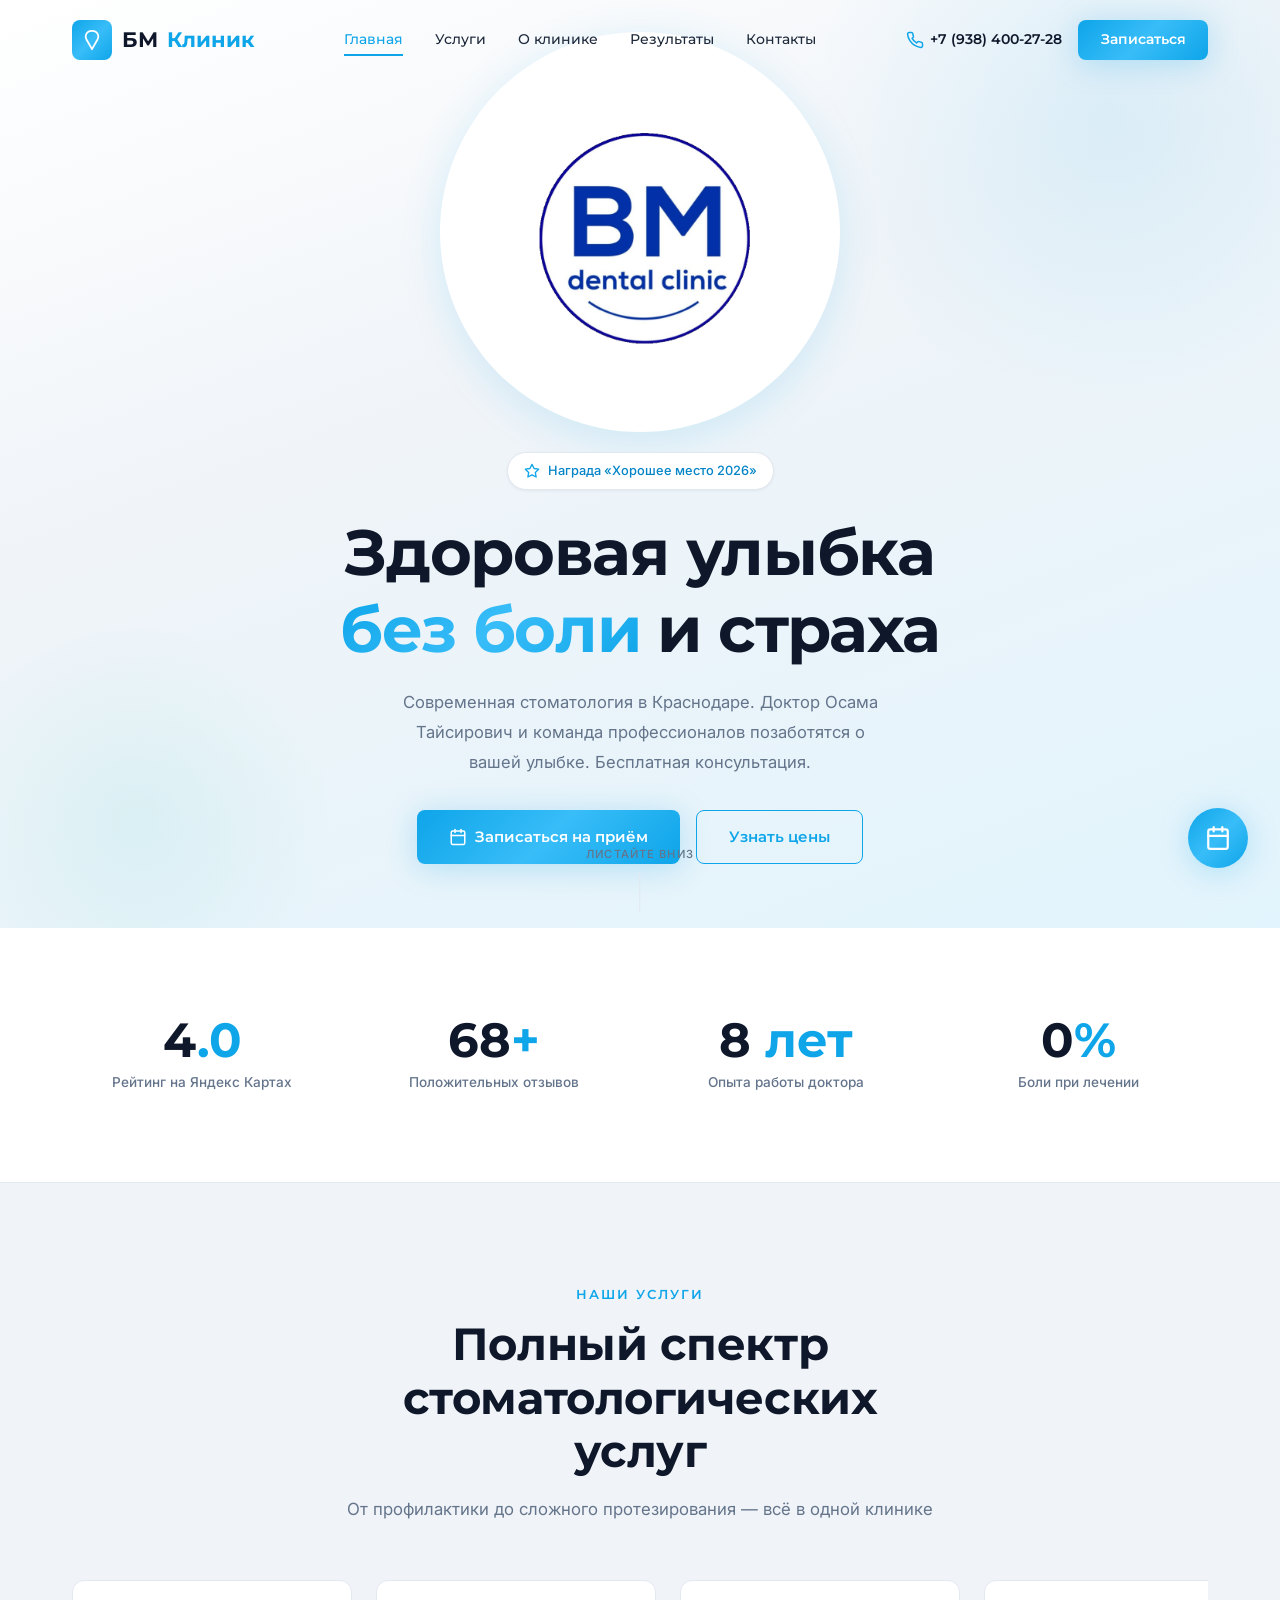
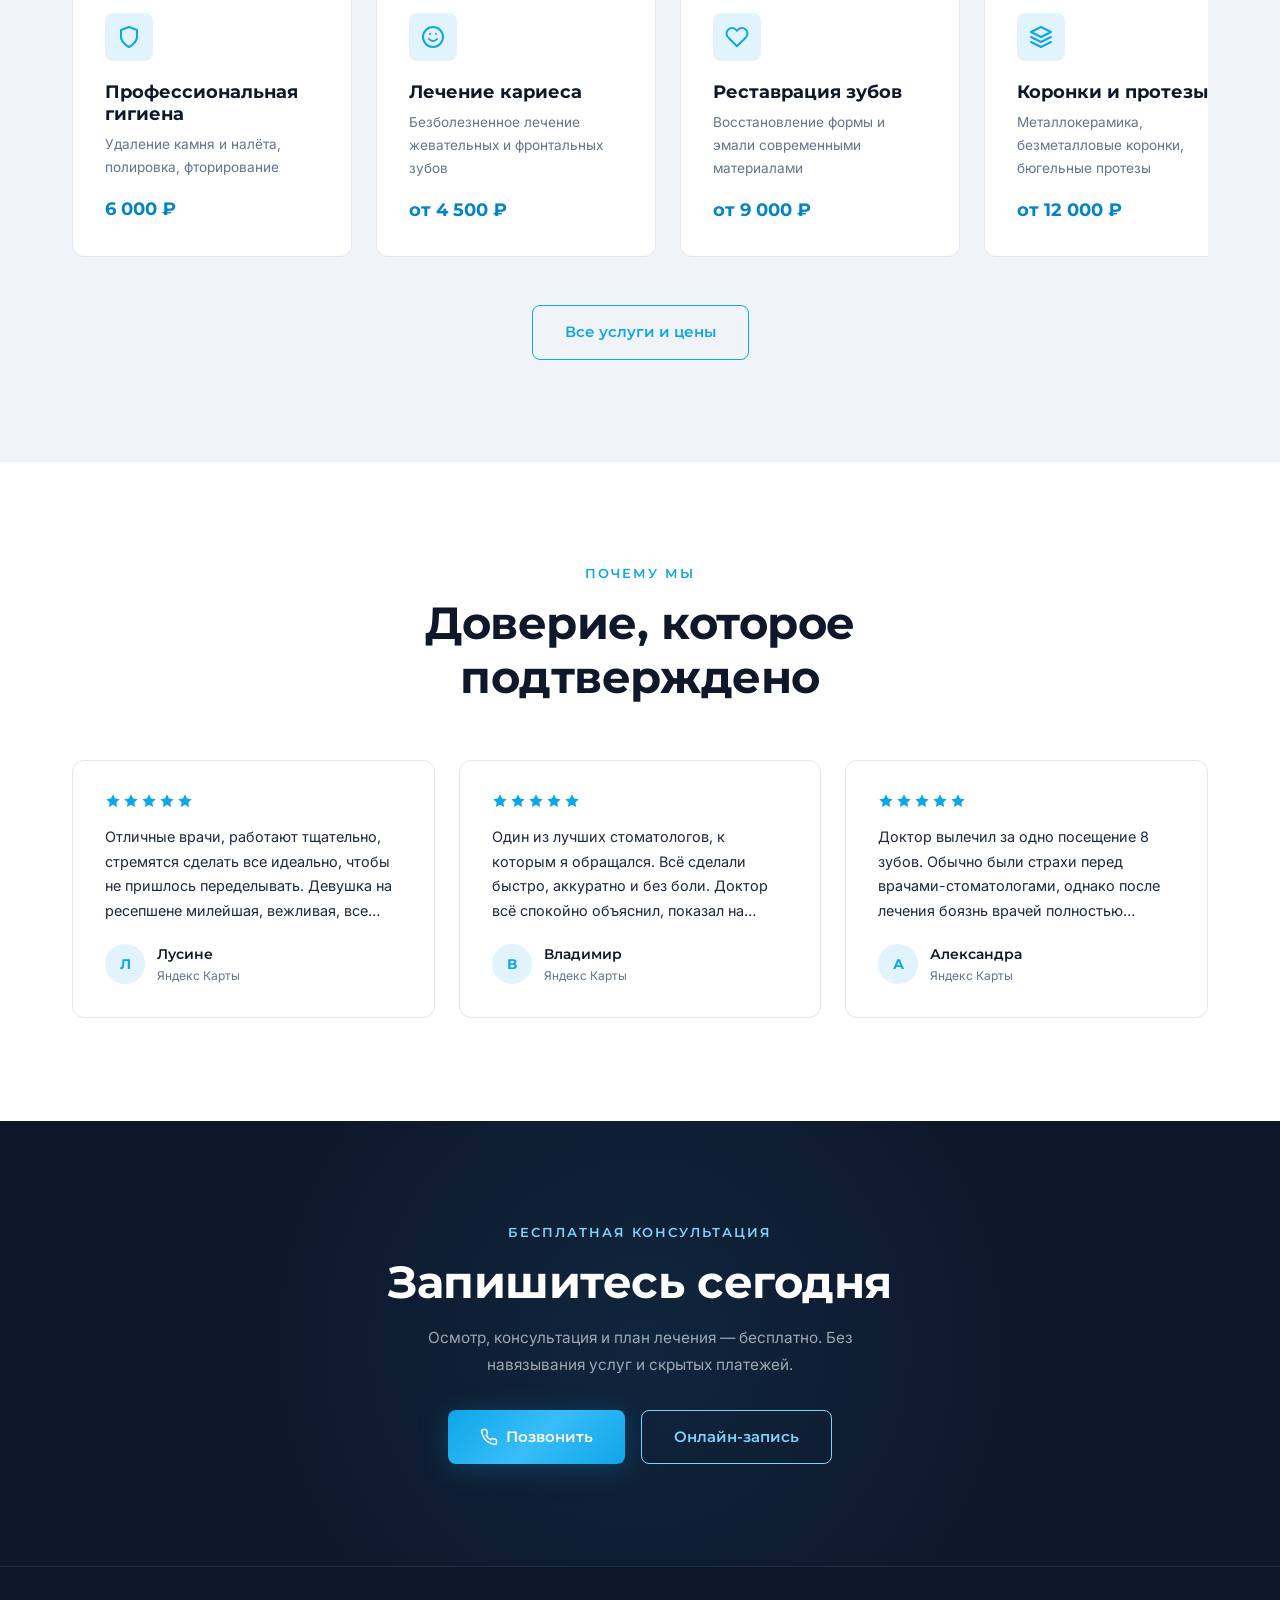
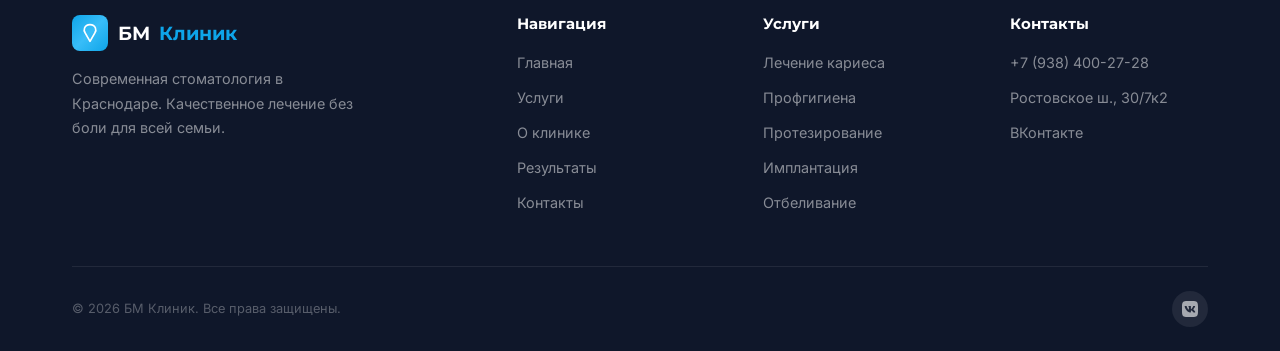
==== commit 8c183de6: "Заменил иконку лампочки на зуб" ====
--- a/index.html
+++ b/index.html
@@ -18,9 +18,7 @@
       <a href="index.html" class="logo">
         <div class="logo-icon">
           <svg viewBox="0 0 24 24" fill="none" stroke="currentColor" stroke-width="2" stroke-linecap="round" stroke-linejoin="round">
-            <path d="M12 2C8 2 5 5 5 8c0 2 1 4 2 5.5V17a2 2 0 002 2h6a2 2 0 002-2v-3.5C18 12 19 10 19 8c0-3-3-6-7-6z"/>
-            <path d="M10 22v-3"/>
-            <path d="M14 22v-3"/>
+            <path d="M12 2C9 2 6.5 3.5 5.5 6c-.8 2-.5 4 .5 5.5L12 22l6-10.5c1-1.5 1.3-3.5.5-5.5C17.5 3.5 15 2 12 2z"/>
           </svg>
         </div>
         БМ <span>Клиник</span>
@@ -287,9 +285,9 @@
         <div class="footer-about">
           <div class="footer-logo">
             <div class="logo-icon">
-              <svg viewBox="0 0 24 24" fill="none" stroke="currentColor" stroke-width="2" stroke-linecap="round" stroke-linejoin="round">
-                <path d="M12 2C8 2 5 5 5 8c0 2 1 4 2 5.5V17a2 2 0 002 2h6a2 2 0 002-2v-3.5C18 12 19 10 19 8c0-3-3-6-7-6z"/>
-              </svg>
+            <svg viewBox="0 0 24 24" fill="none" stroke="currentColor" stroke-width="2" stroke-linecap="round" stroke-linejoin="round">
+              <path d="M12 2C9 2 6.5 3.5 5.5 6c-.8 2-.5 4 .5 5.5L12 22l6-10.5c1-1.5 1.3-3.5.5-5.5C17.5 3.5 15 2 12 2z"/>
+            </svg>
             </div>
             БМ <span>Клиник</span>
           </div>
--- a/css/style.css
+++ b/css/style.css
@@ -428,8 +428,8 @@
   flex-direction: column;
   align-items: center;
   justify-content: center;
-  min-height: 70vh;
-  padding: 2rem 0;
+  min-height: 75vh;
+  padding: 2rem 0 4rem;
 }
 
 .hero-logo-wrap {
@@ -502,7 +502,7 @@
 /* Scroll Indicator */
 .scroll-indicator {
   position: absolute;
-  bottom: 2rem;
+  bottom: 1rem;
   left: 50%;
   transform: translateX(-50%);
   display: flex;
@@ -1023,6 +1023,9 @@
 .about-image img {
   border-radius: var(--radius-lg);
   box-shadow: var(--shadow-lg);
+  width: 100%;
+  height: auto;
+  object-fit: cover;
 }
 
 .about-image::after {
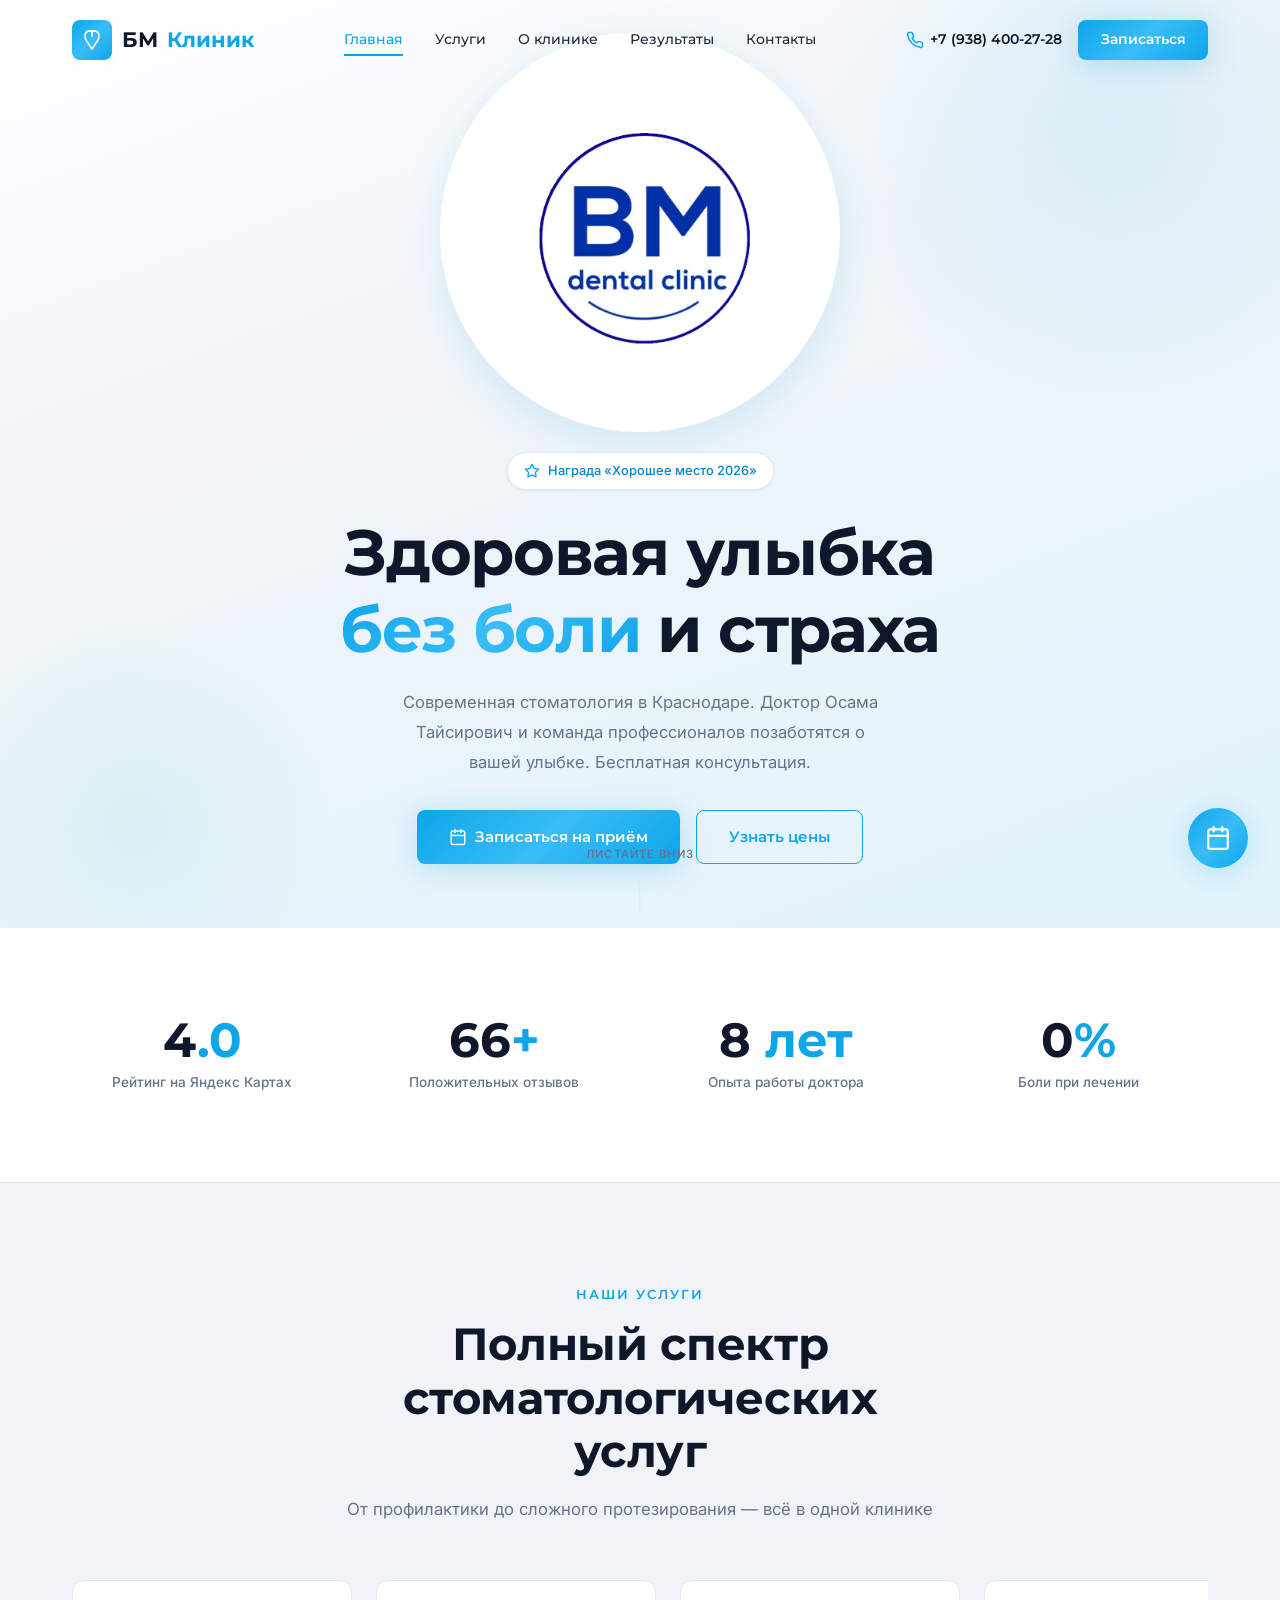
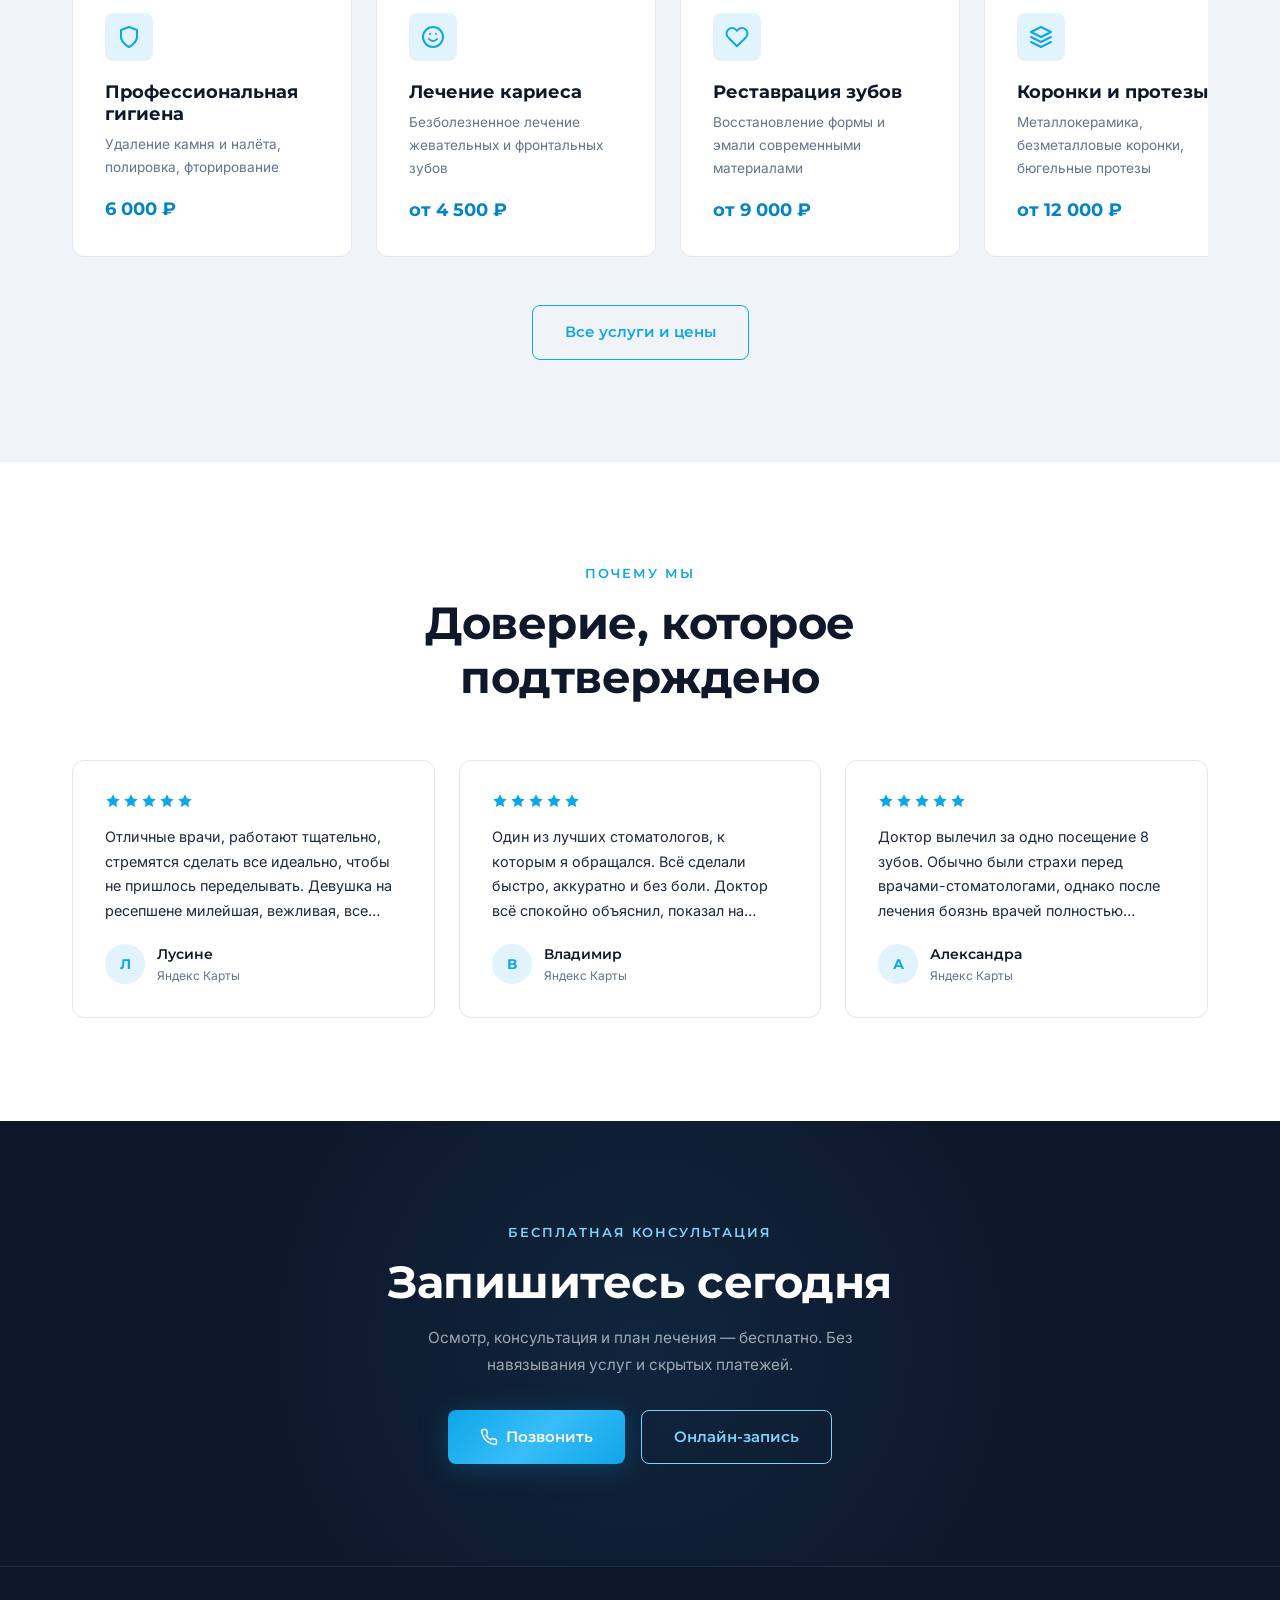
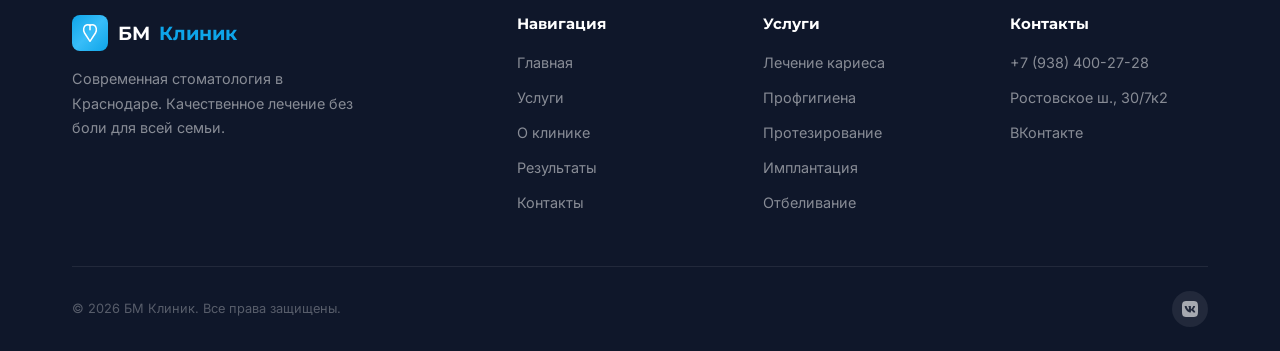
==== commit a8681bcb: "Обновил иконку зуба — более детализированная" ====
--- a/index.html
+++ b/index.html
@@ -17,8 +17,9 @@
     <div class="container header-inner">
       <a href="index.html" class="logo">
         <div class="logo-icon">
-          <svg viewBox="0 0 24 24" fill="none" stroke="currentColor" stroke-width="2" stroke-linecap="round" stroke-linejoin="round">
-            <path d="M12 2C9 2 6.5 3.5 5.5 6c-.8 2-.5 4 .5 5.5L12 22l6-10.5c1-1.5 1.3-3.5.5-5.5C17.5 3.5 15 2 12 2z"/>
+          <svg viewBox="0 0 24 24" fill="none" stroke="currentColor" stroke-width="1.8" stroke-linecap="round" stroke-linejoin="round">
+            <path d="M9.5 2C7 2 5 4 4.5 6.5c-.4 1.8 0 3.5.8 5.2L12 22l6.7-10.3c.8-1.7 1.2-3.4.8-5.2C19 4 17 2 14.5 2c-1.5 0-2.5.8-2.5.8S11 2 9.5 2z"/>
+            <path d="M12 2v6"/>
           </svg>
         </div>
         БМ <span>Клиник</span>
@@ -285,8 +286,9 @@
         <div class="footer-about">
           <div class="footer-logo">
             <div class="logo-icon">
-            <svg viewBox="0 0 24 24" fill="none" stroke="currentColor" stroke-width="2" stroke-linecap="round" stroke-linejoin="round">
-              <path d="M12 2C9 2 6.5 3.5 5.5 6c-.8 2-.5 4 .5 5.5L12 22l6-10.5c1-1.5 1.3-3.5.5-5.5C17.5 3.5 15 2 12 2z"/>
+            <svg viewBox="0 0 24 24" fill="none" stroke="currentColor" stroke-width="1.8" stroke-linecap="round" stroke-linejoin="round">
+              <path d="M9.5 2C7 2 5 4 4.5 6.5c-.4 1.8 0 3.5.8 5.2L12 22l6.7-10.3c.8-1.7 1.2-3.4.8-5.2C19 4 17 2 14.5 2c-1.5 0-2.5.8-2.5.8S11 2 9.5 2z"/>
+              <path d="M12 2v6"/>
             </svg>
             </div>
             БМ <span>Клиник</span>
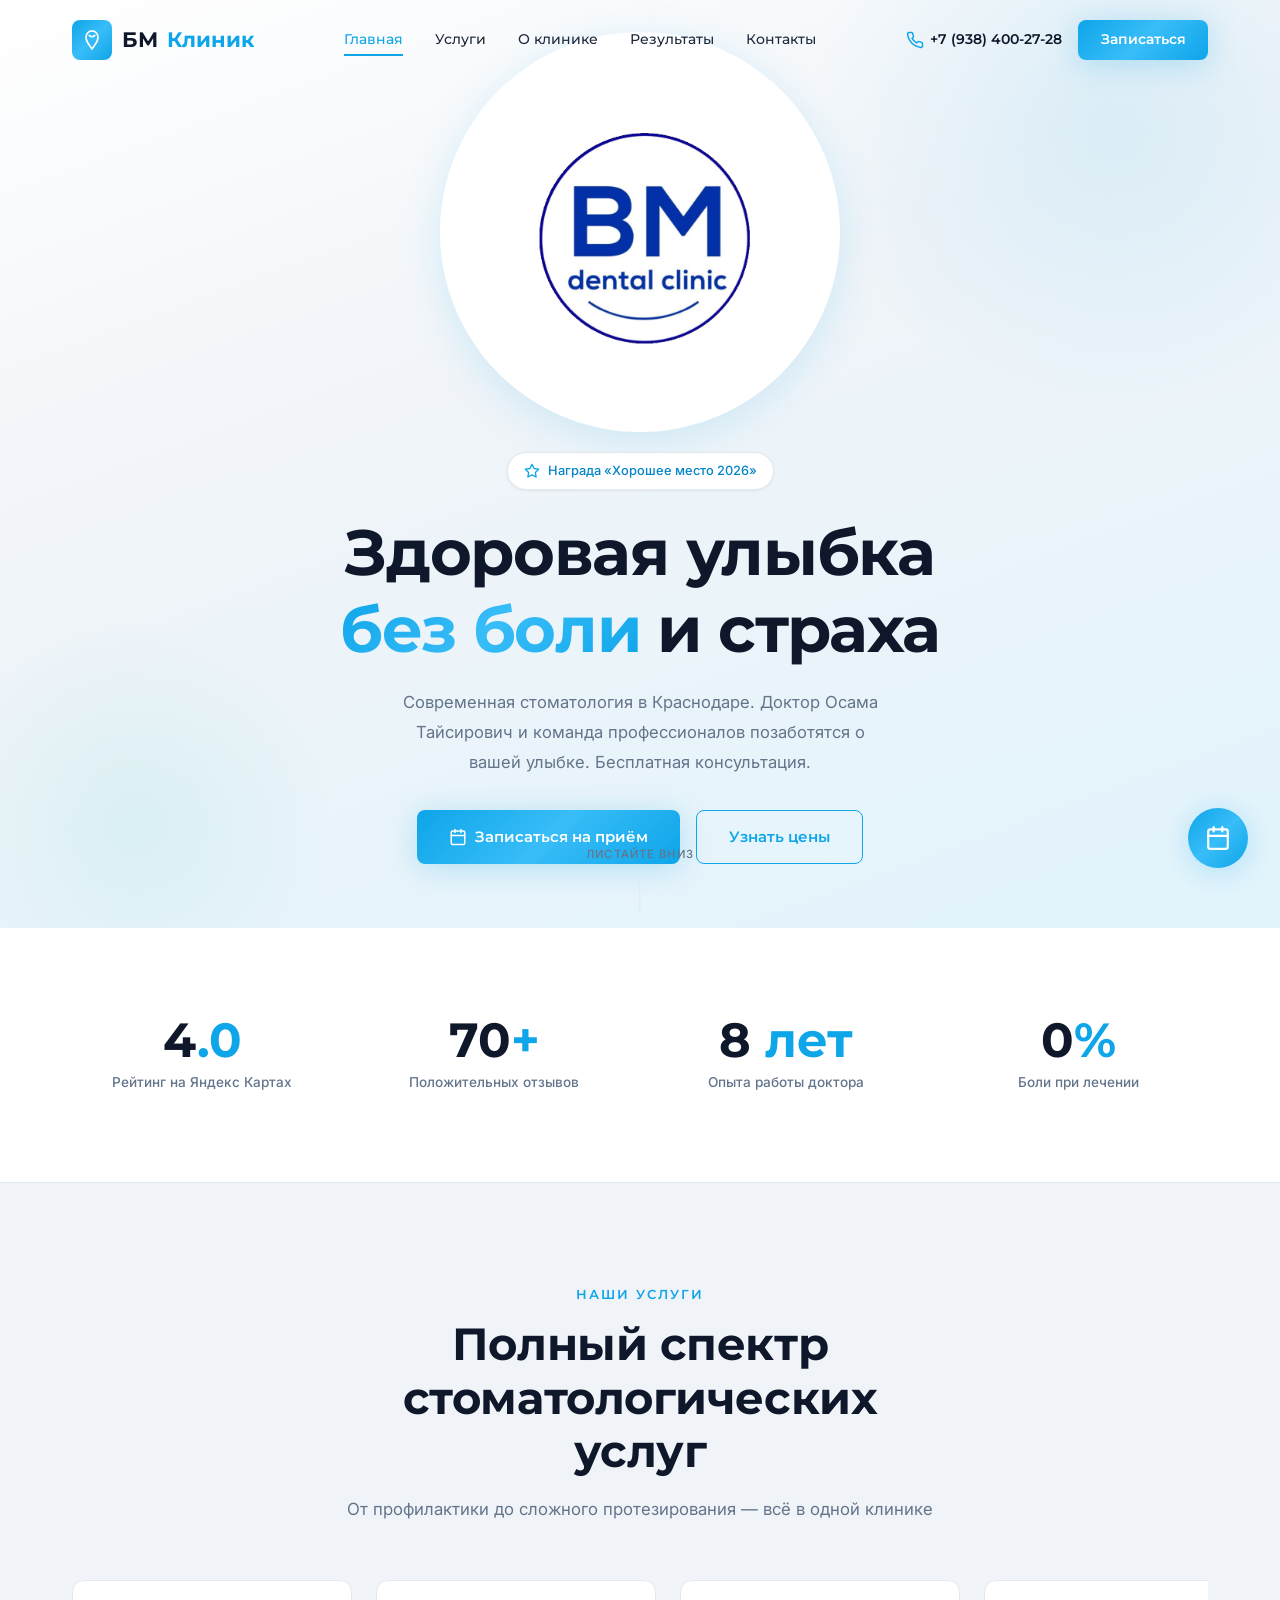
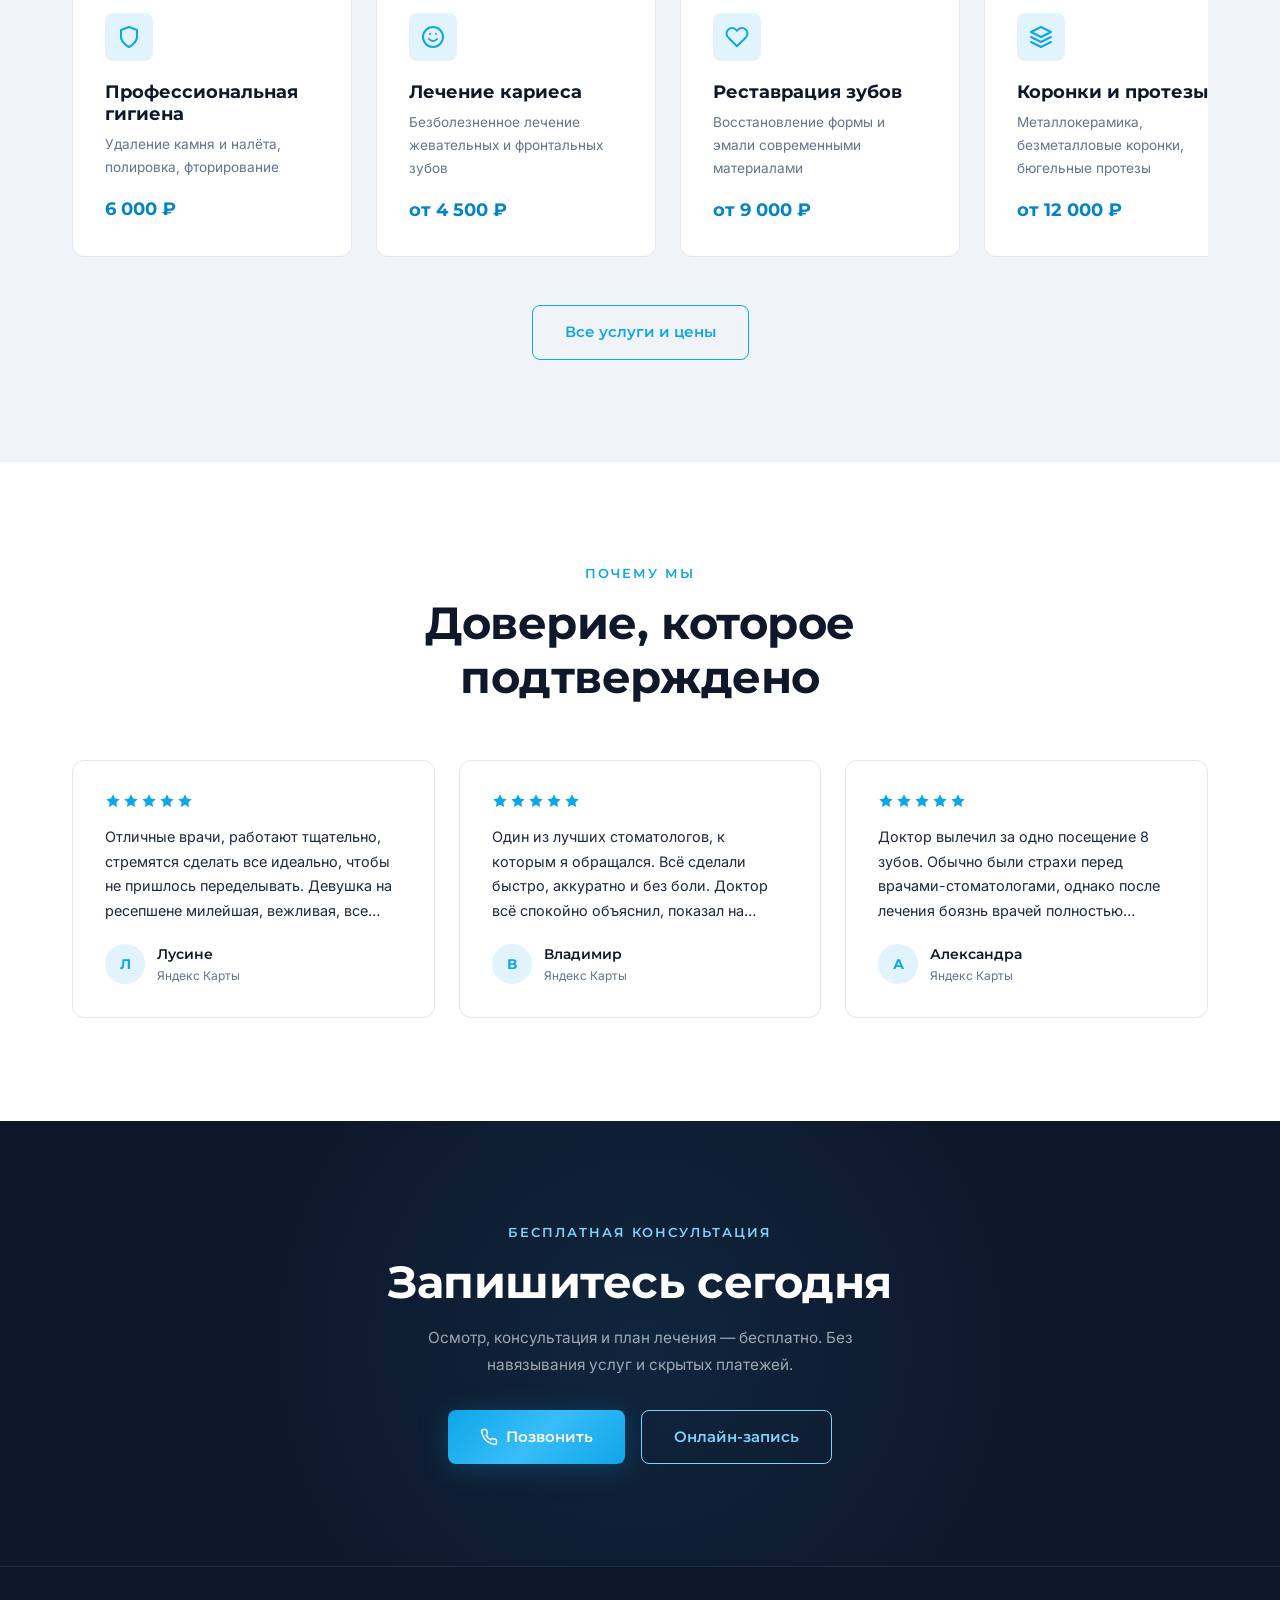
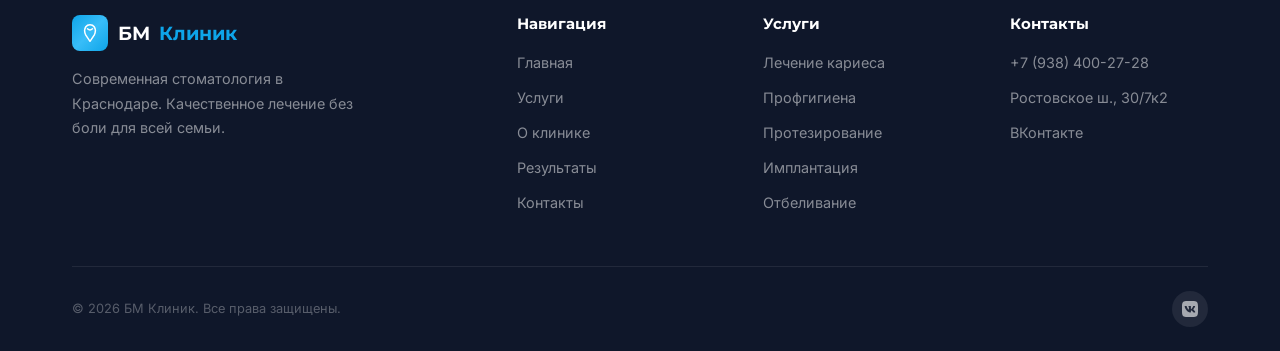
==== commit 092b038f: "Новая иконка зуба — с коронкой и корнями" ====
--- a/index.html
+++ b/index.html
@@ -18,8 +18,8 @@
       <a href="index.html" class="logo">
         <div class="logo-icon">
           <svg viewBox="0 0 24 24" fill="none" stroke="currentColor" stroke-width="1.8" stroke-linecap="round" stroke-linejoin="round">
-            <path d="M9.5 2C7 2 5 4 4.5 6.5c-.4 1.8 0 3.5.8 5.2L12 22l6.7-10.3c.8-1.7 1.2-3.4.8-5.2C19 4 17 2 14.5 2c-1.5 0-2.5.8-2.5.8S11 2 9.5 2z"/>
-            <path d="M12 2v6"/>
+            <path d="M12 2C9.5 2 8 3 7 4.5C6 6 5.5 7.5 5.5 9c0 2 .5 3.5 1.5 5.5L12 22l5-7.5c1-2 1.5-3.5 1.5-5.5 0-1.5-.5-3-1.5-4.5C16 3 14.5 2 12 2z"/>
+            <path d="M9 7c1 1 2 1.5 3 1.5s2-.5 3-1.5"/>
           </svg>
         </div>
         БМ <span>Клиник</span>
@@ -287,8 +287,8 @@
           <div class="footer-logo">
             <div class="logo-icon">
             <svg viewBox="0 0 24 24" fill="none" stroke="currentColor" stroke-width="1.8" stroke-linecap="round" stroke-linejoin="round">
-              <path d="M9.5 2C7 2 5 4 4.5 6.5c-.4 1.8 0 3.5.8 5.2L12 22l6.7-10.3c.8-1.7 1.2-3.4.8-5.2C19 4 17 2 14.5 2c-1.5 0-2.5.8-2.5.8S11 2 9.5 2z"/>
-              <path d="M12 2v6"/>
+              <path d="M12 2C9.5 2 8 3 7 4.5C6 6 5.5 7.5 5.5 9c0 2 .5 3.5 1.5 5.5L12 22l5-7.5c1-2 1.5-3.5 1.5-5.5 0-1.5-.5-3-1.5-4.5C16 3 14.5 2 12 2z"/>
+              <path d="M9 7c1 1 2 1.5 3 1.5s2-.5 3-1.5"/>
             </svg>
             </div>
             БМ <span>Клиник</span>
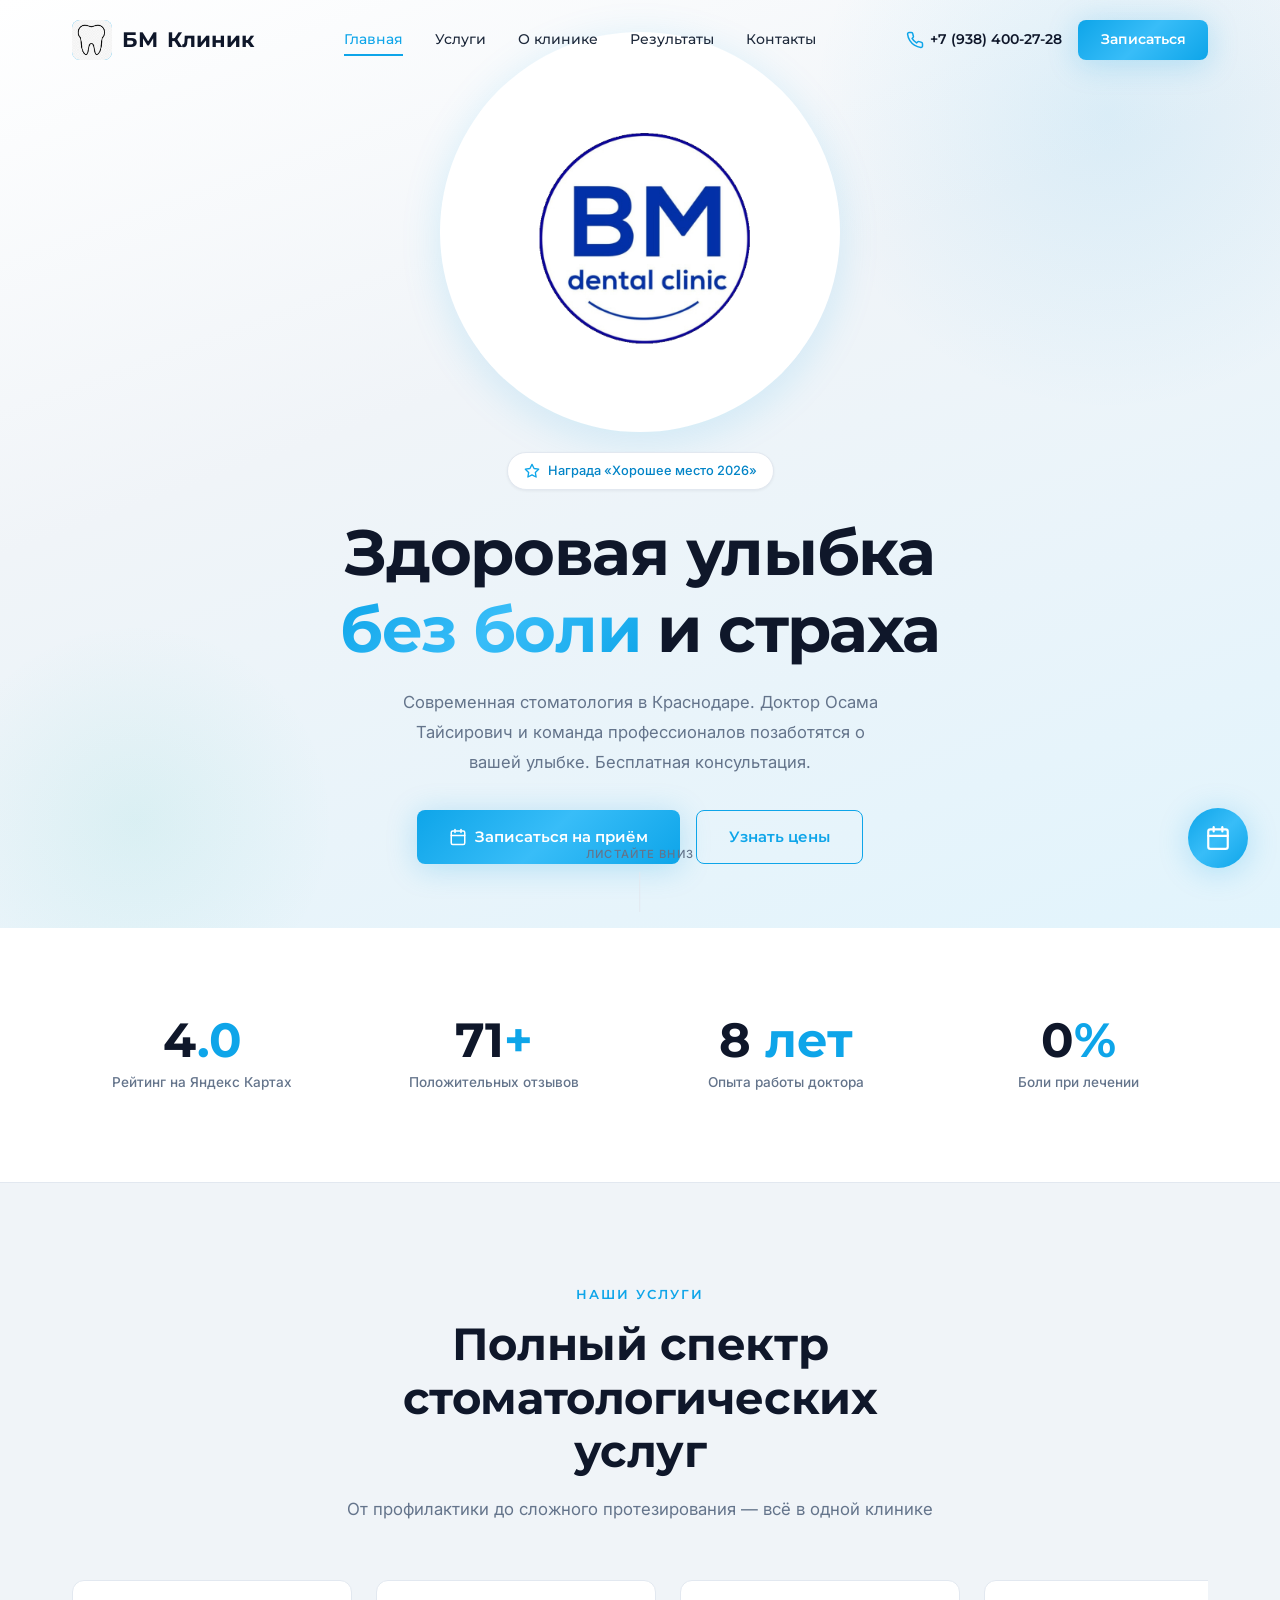
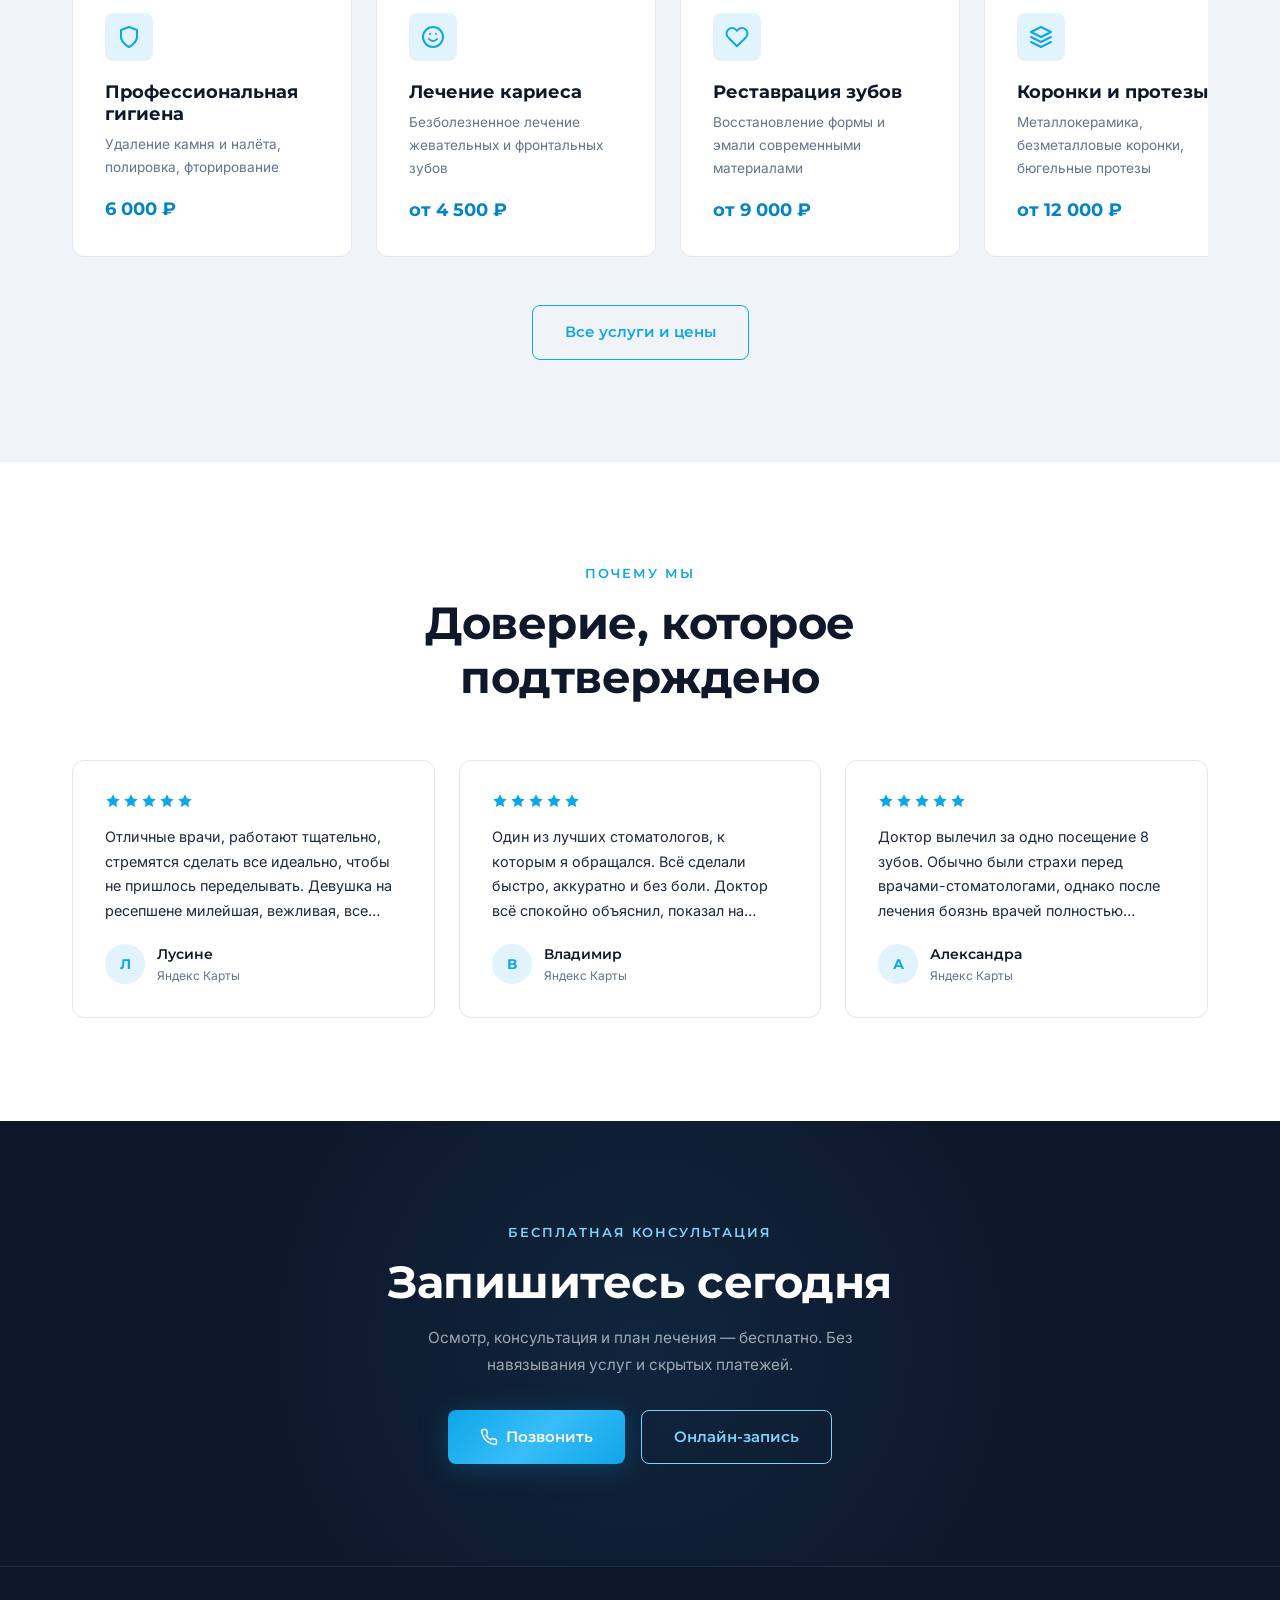
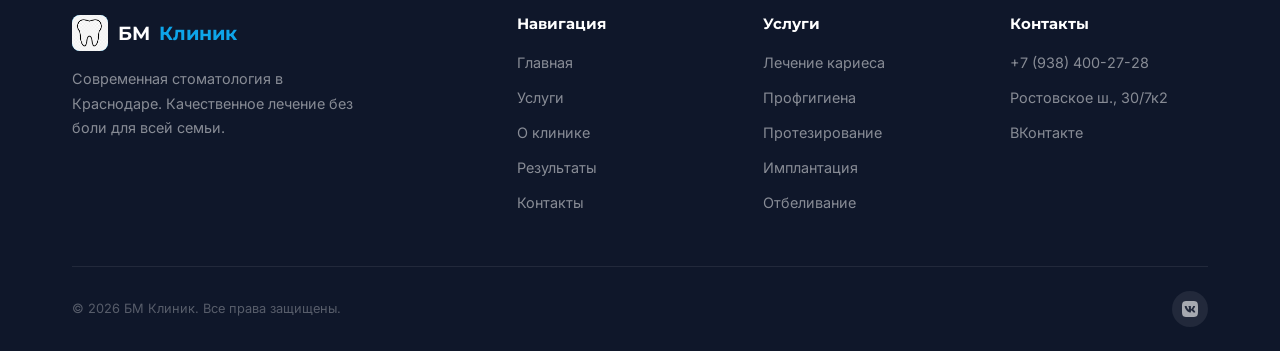
==== commit 532bc67b: "Добавил картинку teath.png как иконку зуба" ====
--- a/index.html
+++ b/index.html
@@ -17,10 +17,7 @@
     <div class="container header-inner">
       <a href="index.html" class="logo">
         <div class="logo-icon">
-          <svg viewBox="0 0 24 24" fill="none" stroke="currentColor" stroke-width="1.8" stroke-linecap="round" stroke-linejoin="round">
-            <path d="M12 2C9.5 2 8 3 7 4.5C6 6 5.5 7.5 5.5 9c0 2 .5 3.5 1.5 5.5L12 22l5-7.5c1-2 1.5-3.5 1.5-5.5 0-1.5-.5-3-1.5-4.5C16 3 14.5 2 12 2z"/>
-            <path d="M9 7c1 1 2 1.5 3 1.5s2-.5 3-1.5"/>
-          </svg>
+          <img src="images/teath.png" alt="Зуб" style="width: 100%; height: 100%; object-fit: contain;">
         </div>
         БМ <span>Клиник</span>
       </a>
@@ -286,10 +283,7 @@
         <div class="footer-about">
           <div class="footer-logo">
             <div class="logo-icon">
-            <svg viewBox="0 0 24 24" fill="none" stroke="currentColor" stroke-width="1.8" stroke-linecap="round" stroke-linejoin="round">
-              <path d="M12 2C9.5 2 8 3 7 4.5C6 6 5.5 7.5 5.5 9c0 2 .5 3.5 1.5 5.5L12 22l5-7.5c1-2 1.5-3.5 1.5-5.5 0-1.5-.5-3-1.5-4.5C16 3 14.5 2 12 2z"/>
-              <path d="M9 7c1 1 2 1.5 3 1.5s2-.5 3-1.5"/>
-            </svg>
+              <img src="images/teath.png" alt="Зуб" style="width: 100%; height: 100%; object-fit: contain;">
             </div>
             БМ <span>Клиник</span>
           </div>
--- a/css/style.css
+++ b/css/style.css
@@ -245,11 +245,14 @@
   align-items: center;
   justify-content: center;
   color: var(--white);
-}
-
-.logo-icon svg {
-  width: 22px;
-  height: 22px;
+  overflow: hidden;
+}
+
+.logo-icon img {
+  width: 100%;
+  height: 100%;
+  object-fit: contain;
+}
 }
 
 .logo span {
@@ -1626,9 +1629,10 @@
   height: 36px;
 }
 
-.footer-logo .logo-icon svg {
-  width: 20px;
-  height: 20px;
+.footer-logo .logo-icon img {
+  width: 100%;
+  height: 100%;
+  object-fit: contain;
 }
 
 .footer-logo span {
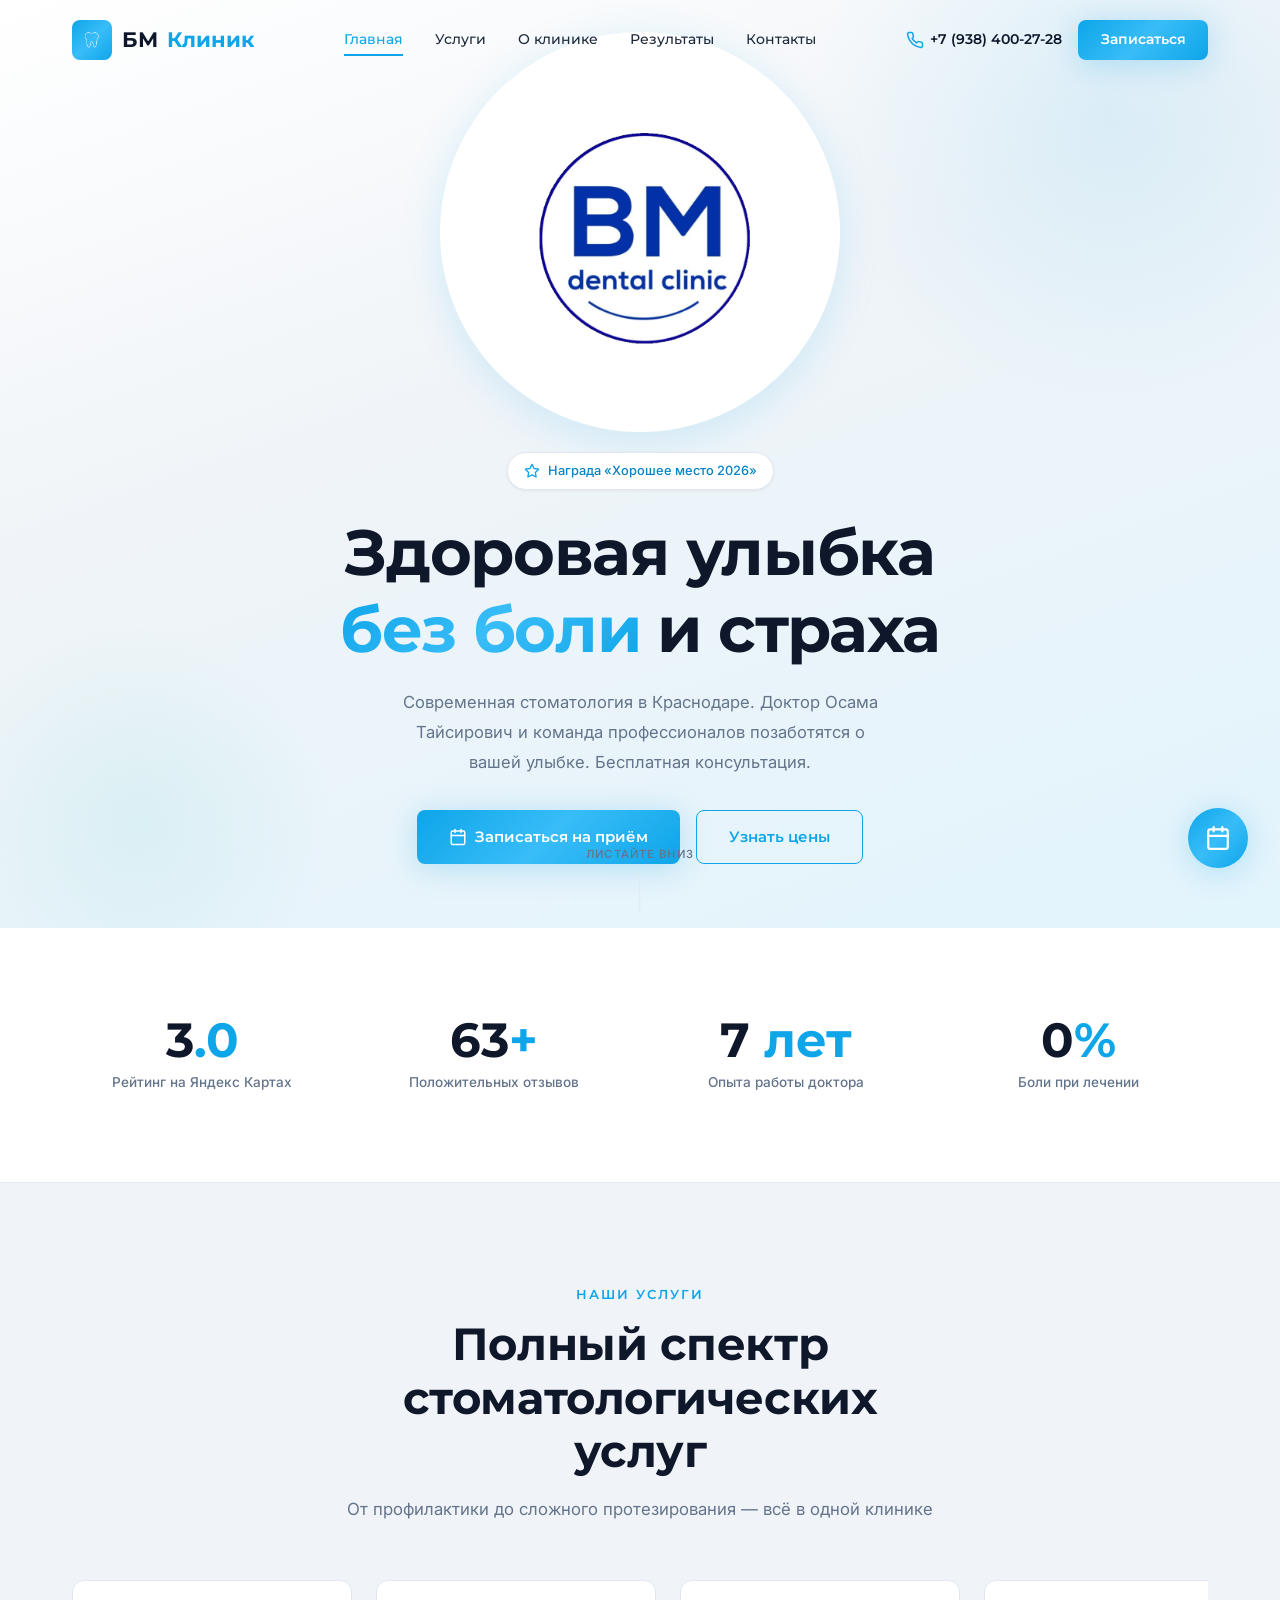
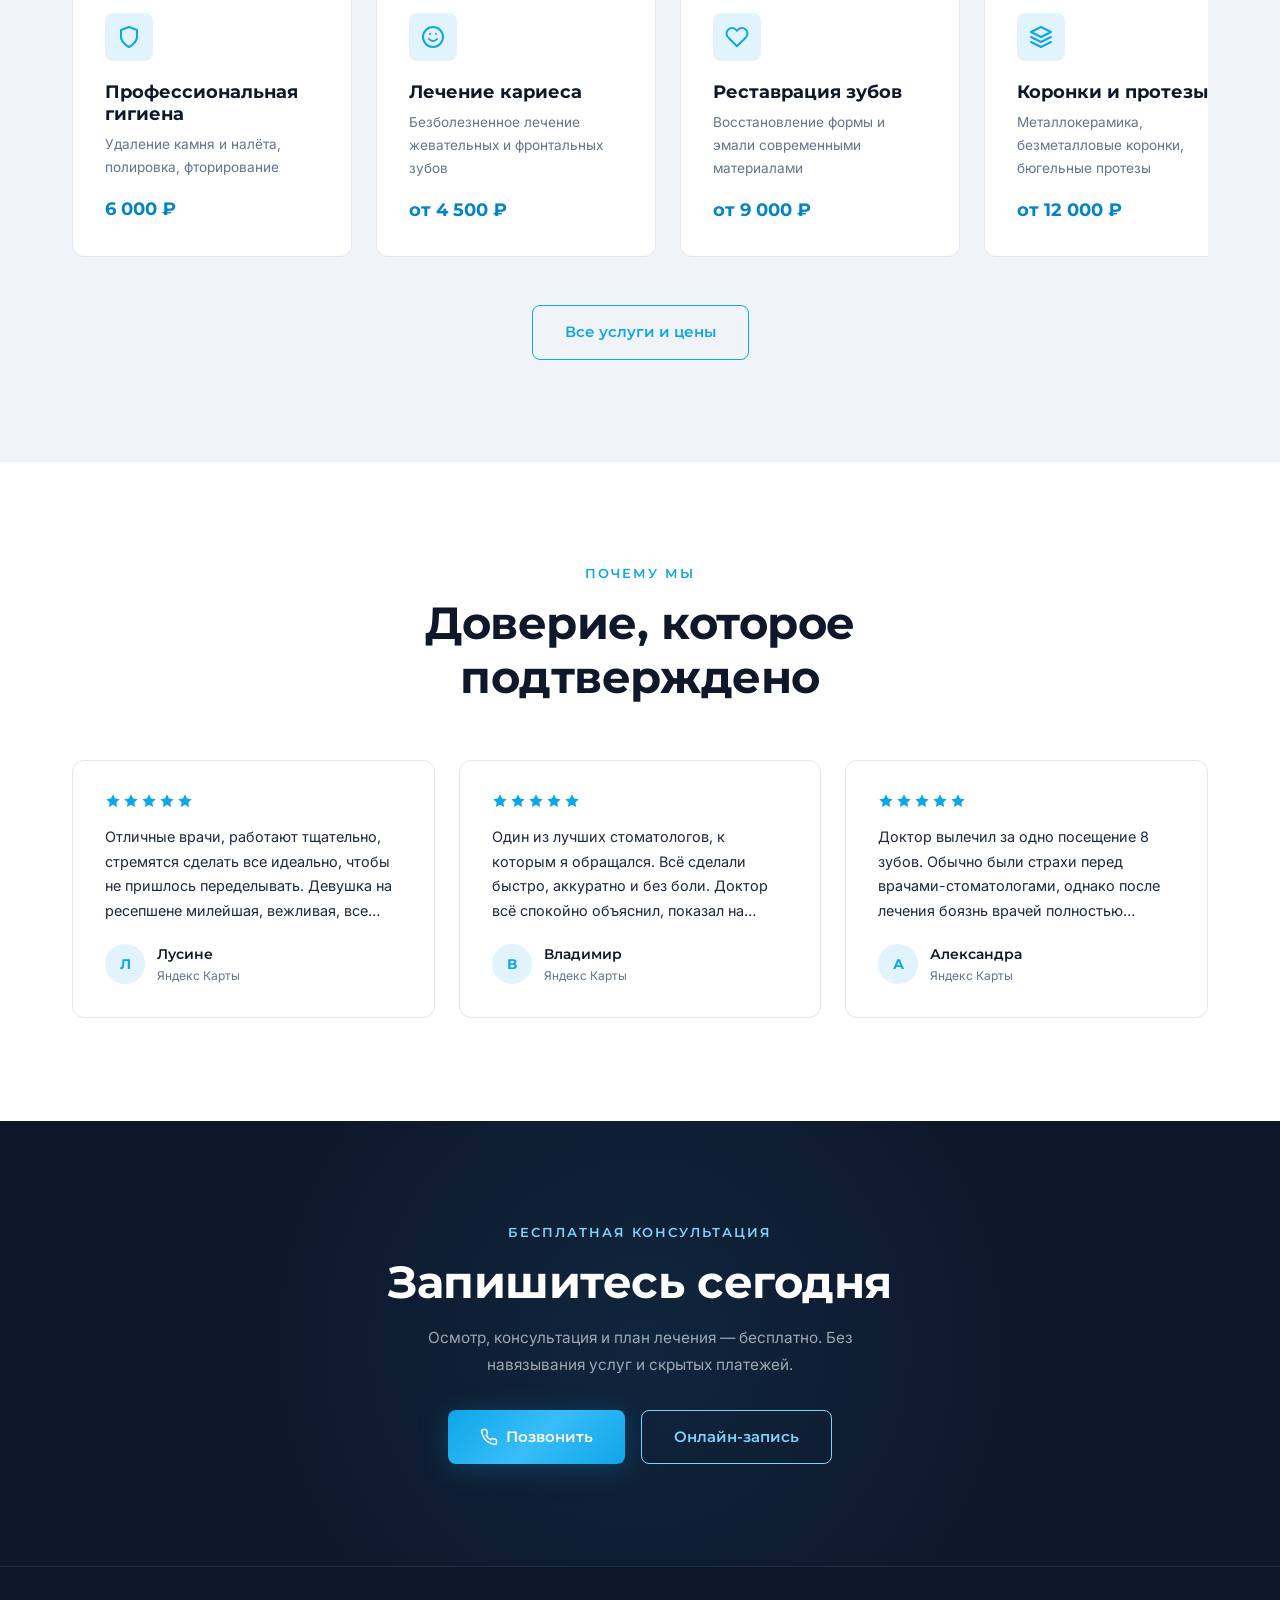
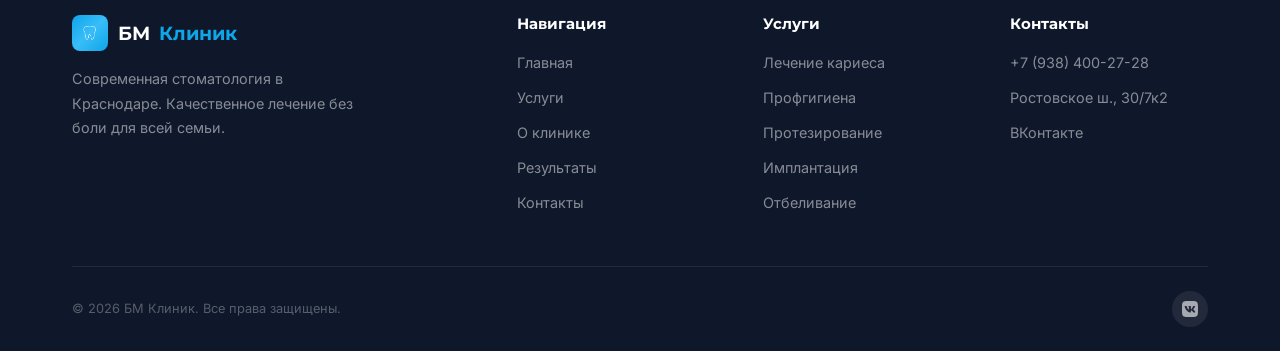
==== commit 53449a8e: "Убрал инлайн-стили с teath.png — теперь CSS работает" ====
--- a/index.html
+++ b/index.html
@@ -17,7 +17,7 @@
     <div class="container header-inner">
       <a href="index.html" class="logo">
         <div class="logo-icon">
-          <img src="images/teath.png" alt="Зуб" style="width: 100%; height: 100%; object-fit: contain;">
+          <img src="images/teath.png" alt="Зуб">
         </div>
         БМ <span>Клиник</span>
       </a>
@@ -283,7 +283,7 @@
         <div class="footer-about">
           <div class="footer-logo">
             <div class="logo-icon">
-              <img src="images/teath.png" alt="Зуб" style="width: 100%; height: 100%; object-fit: contain;">
+              <img src="images/teath.png" alt="Зуб">
             </div>
             БМ <span>Клиник</span>
           </div>
--- a/css/style.css
+++ b/css/style.css
@@ -249,10 +249,9 @@
 }
 
 .logo-icon img {
-  width: 100%;
-  height: 100%;
+  width: 50%;
+  height: 50%;
   object-fit: contain;
-}
 }
 
 .logo span {
@@ -1630,8 +1629,8 @@
 }
 
 .footer-logo .logo-icon img {
-  width: 100%;
-  height: 100%;
+  width: 50%;
+  height: 50%;
   object-fit: contain;
 }
 
